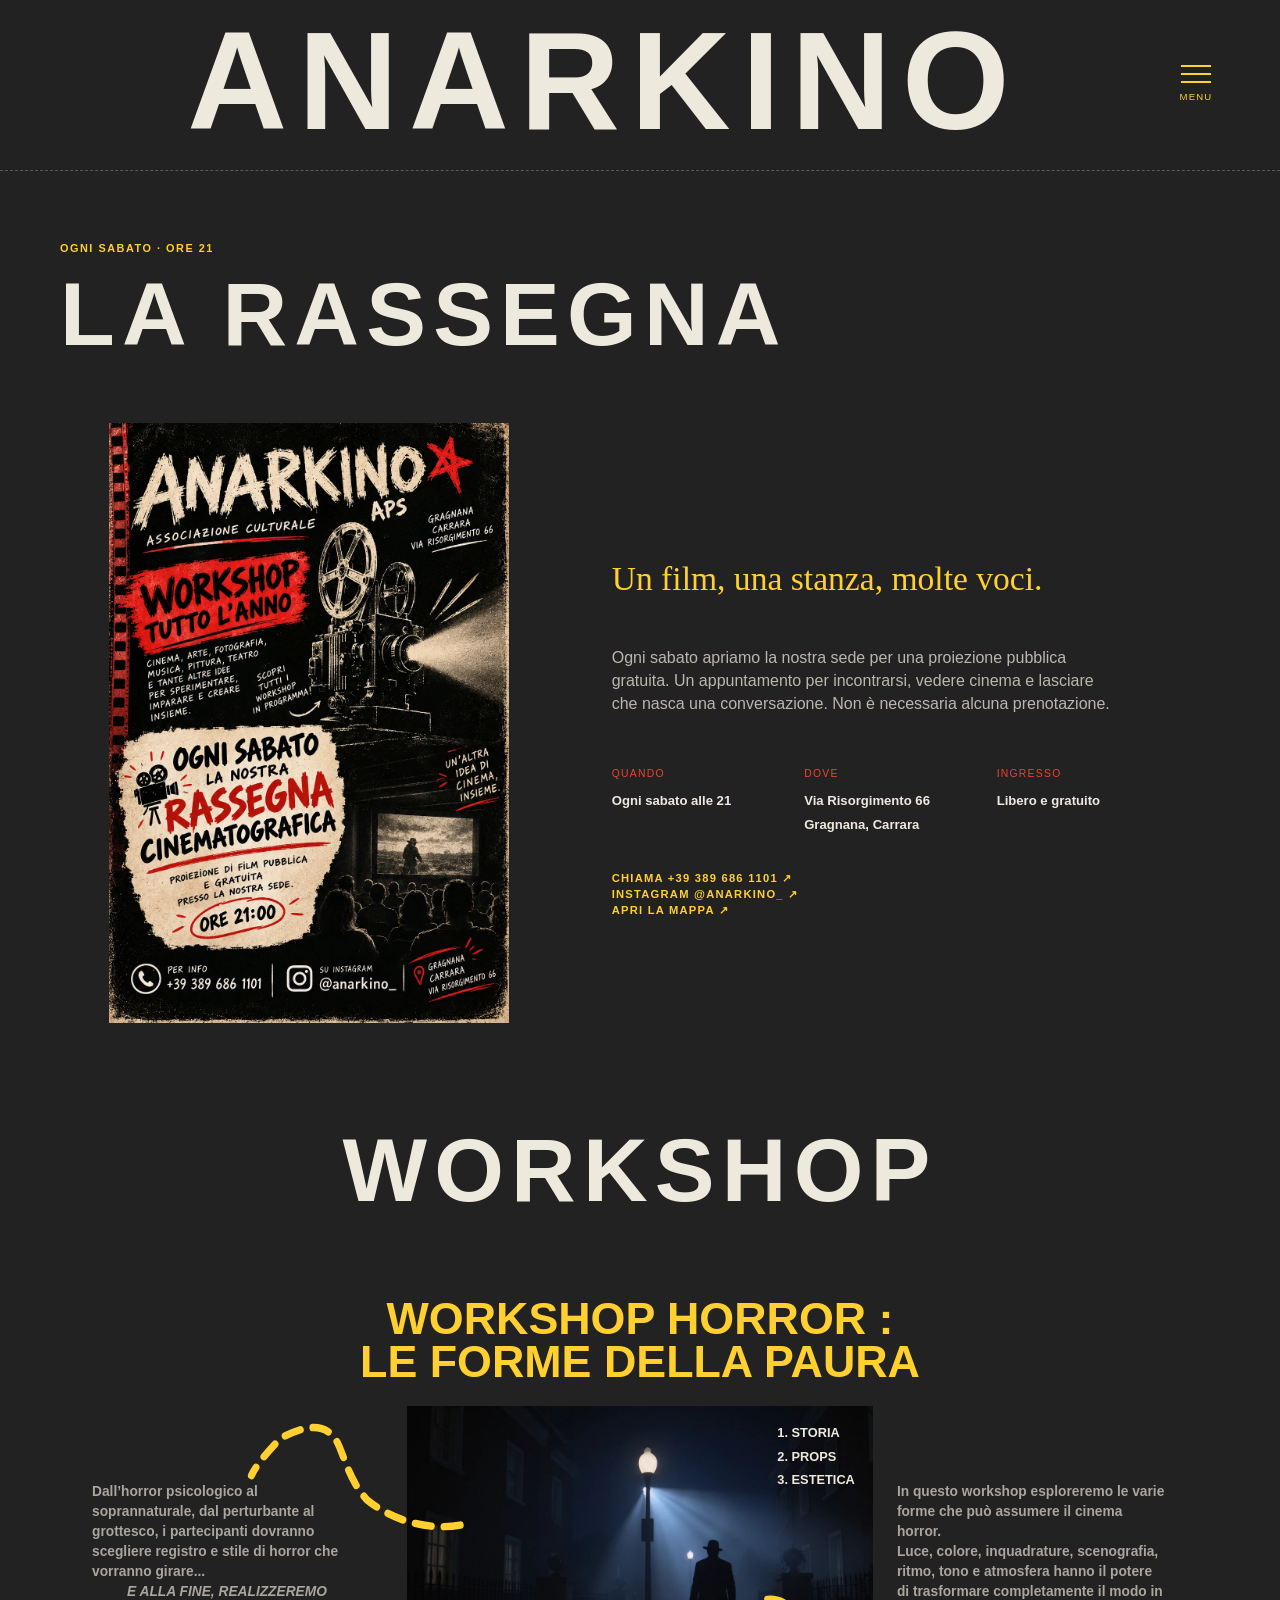
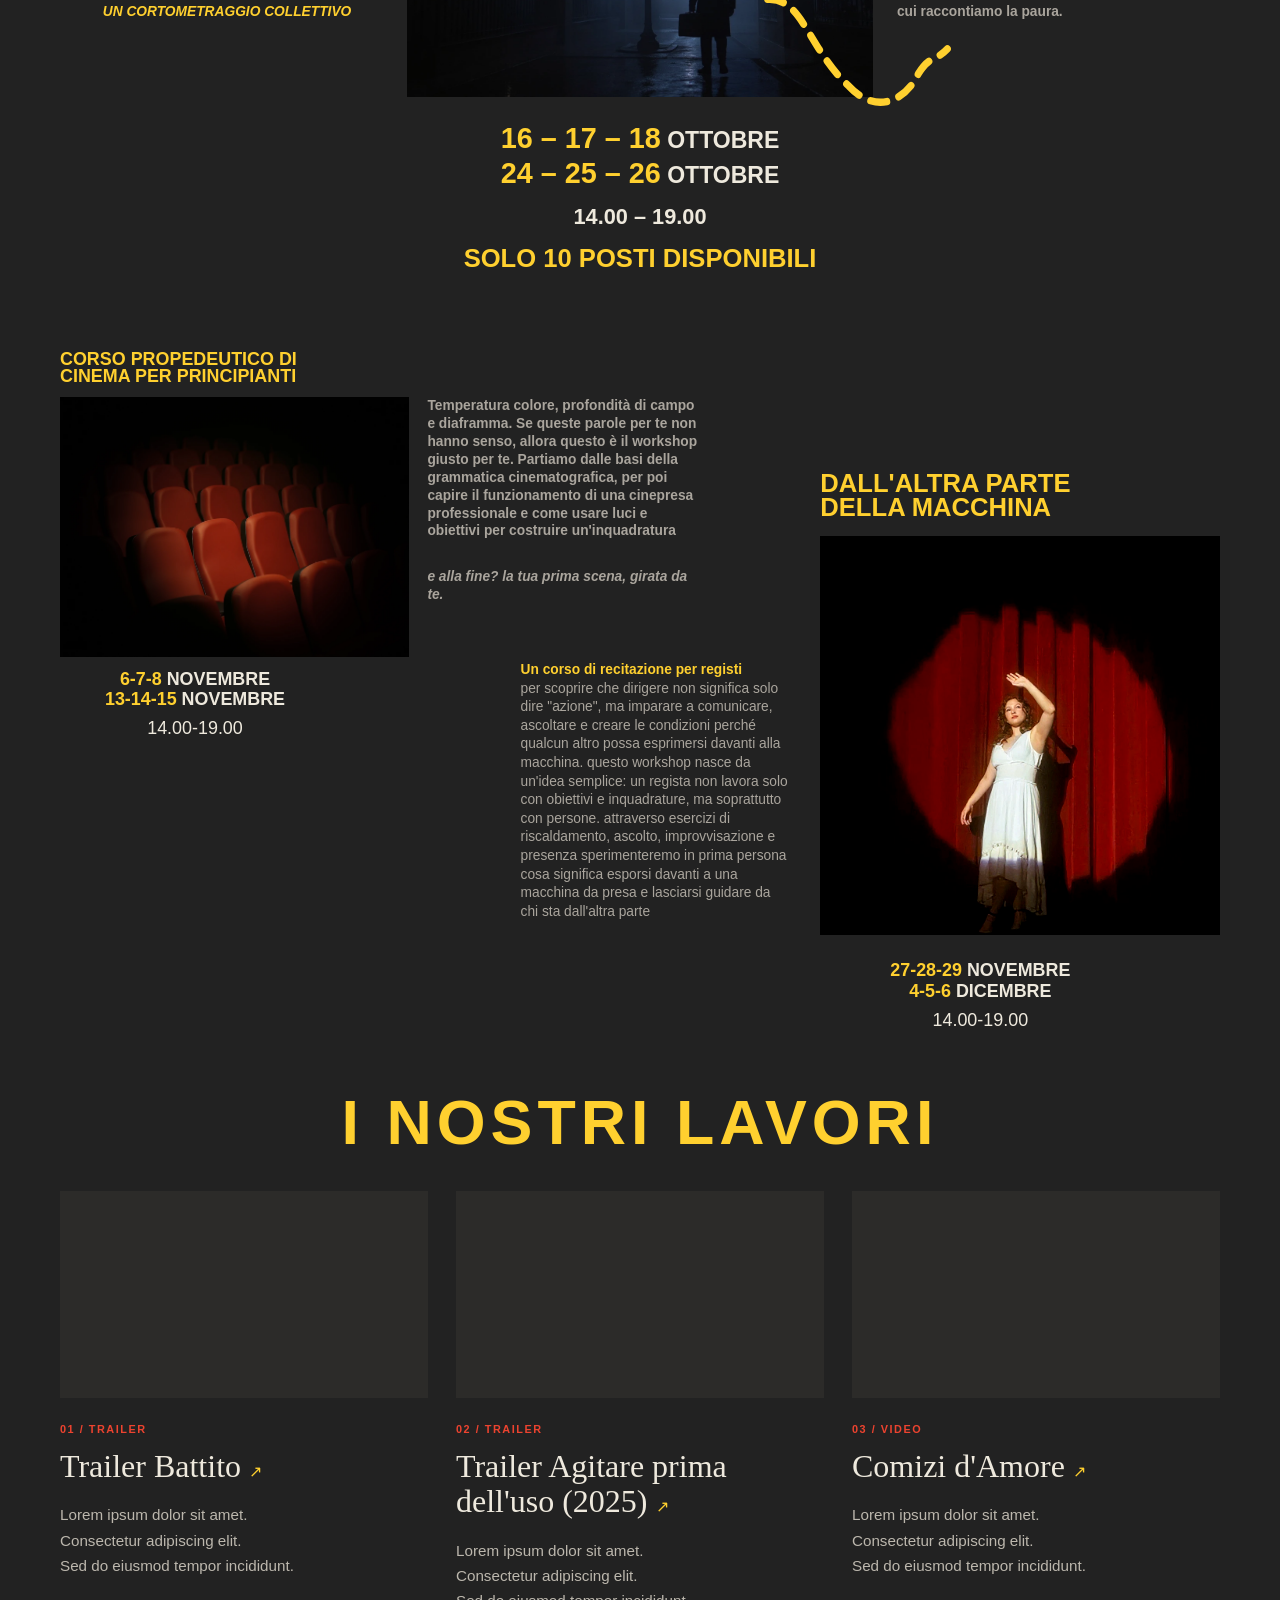
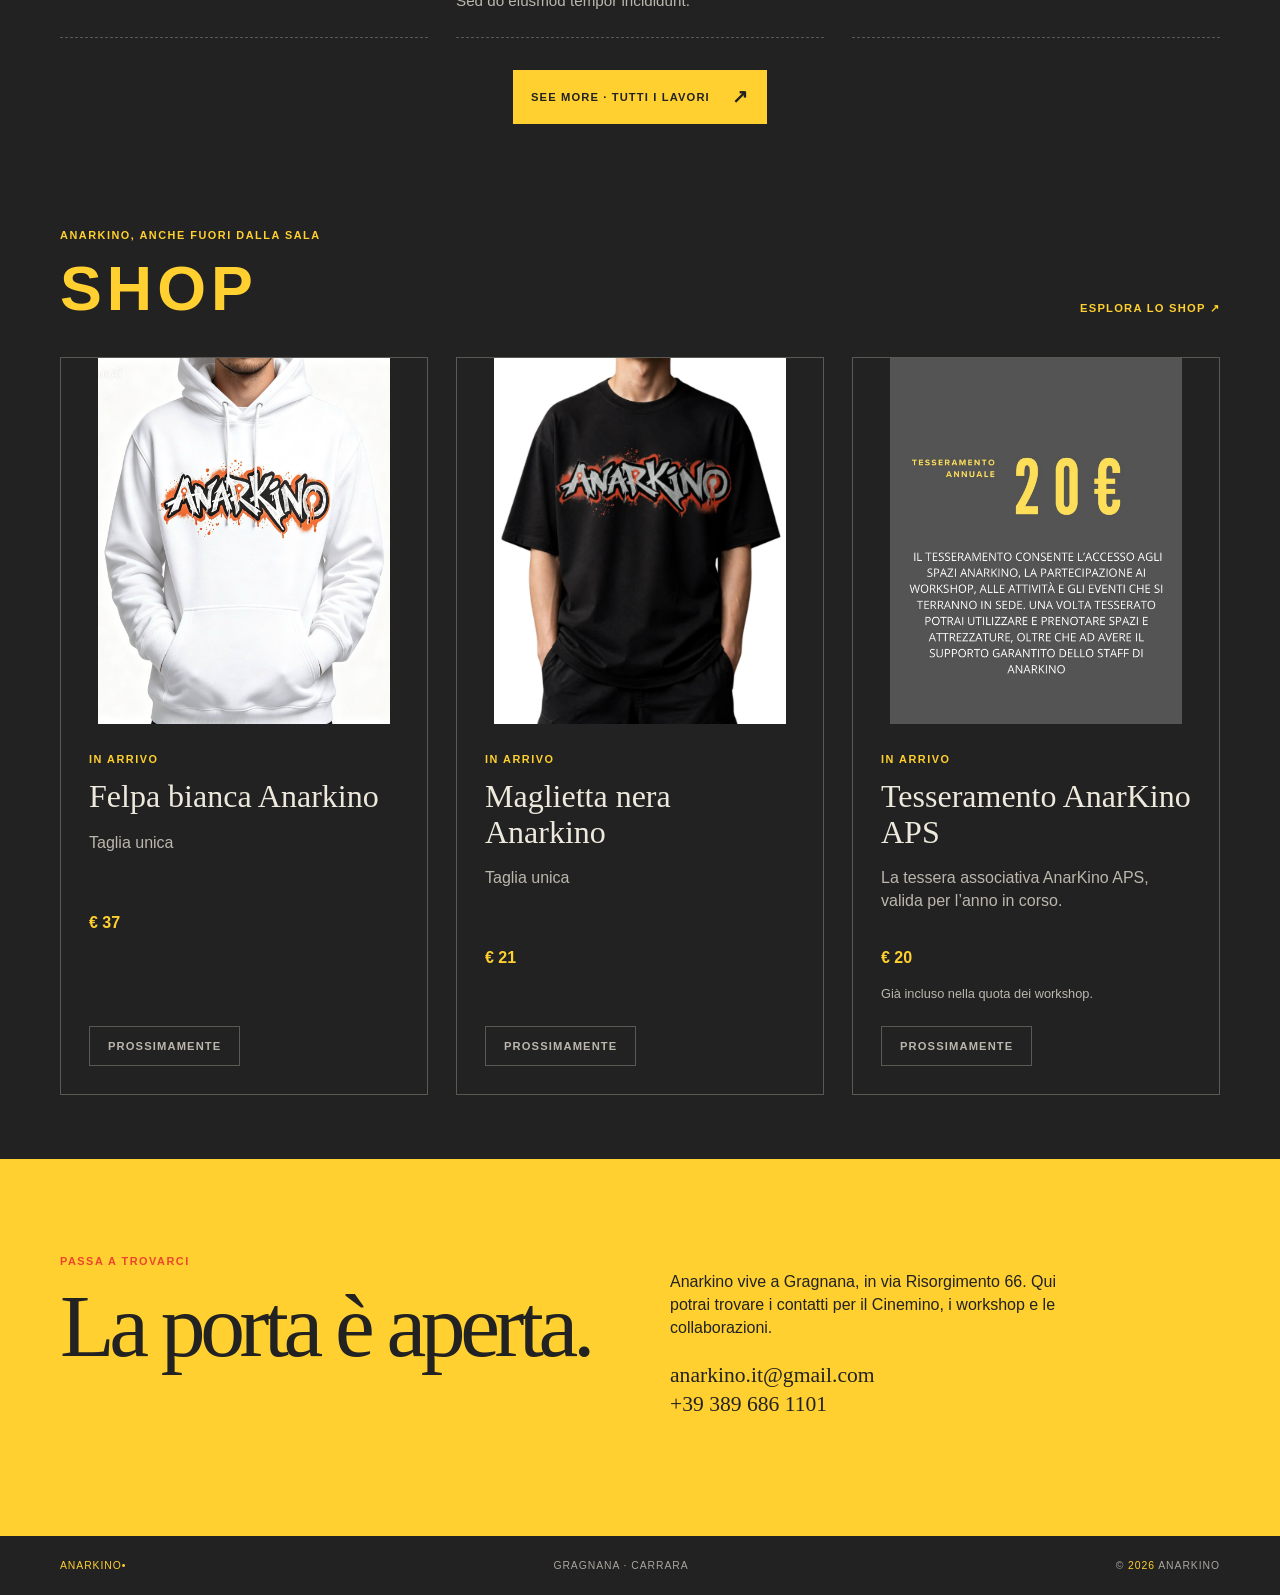
==== index.html @ 6d4abb89 "Sostituisci autori portfolio con descrizioni modificabili" ====
<!doctype html>
<html lang="it">
<head>
  <meta charset="utf-8">
  <meta name="viewport" content="width=device-width, initial-scale=1">
  <meta name="description" content="Anarkino: cinema, documentari, workshop e socialità a Gragnana, Carrara.">
  <title>Anarkino — Cinema, cultura e socialità</title>
  <link rel="stylesheet" href="/styles.css?v=descriptions-1">
  <script defer src="/shop-config.js?v=taglia-unica-1"></script>
  <script defer src="/script.js?v=menu-mobile-1"></script>
</head>
<body>
  <header class="site-header">
    <a class="brand" href="/index.html#top" aria-label="Anarkino, torna all'inizio">ANARKINO</a>

    <details class="navigation">
      <summary aria-label="Menu di navigazione"><span class="hamburger" aria-hidden="true"><i></i><i></i><i></i></span><span class="menu-label">Menu</span></summary>
      <nav class="navigation-panel" aria-label="Navigazione principale">
        <div>
          <a href="/index.html#cinemino">La rassegna</a><a href="/index.html#workshop">Workshop</a>
          <a href="/index.html#lavori">I nostri lavori</a>
          <a href="/index.html#shop">Lo shop</a><a href="/index.html#contatti">Contatti</a>
        </div>
        <div>
          <a href="/workshop-horror.html">Le forme della paura ↗</a>
          <a href="/workshop-cinema.html">Cinema per principianti ↗</a>
          <a href="/workshop-acting.html">Dall'altra parte della macchina ↗</a>
          <a href="/portfolio.html">Portfolio ↗</a>
          <a href="/shop.html">Tutti i prodotti ↗</a>
        </div>
      </nav>
    </details>
  </header>

  <main id="top">
    <section id="cinemino" class="cinemino section-shell">
      <div class="section-heading">
        <p class="eyebrow">Ogni sabato · ore 21</p>
        <h2>LA RASSEGNA</h2>
      </div>
      <div class="cinema-card">
        <div class="cinema-poster"><img src="/assets/rassegna.webp" alt="Locandina del Cinemino, proiezioni pubbliche gratuite ogni sabato alle 21"></div>
        <div class="cinema-info">
          <p class="kicker">Un film, una stanza, molte voci.</p>
          <p>Ogni sabato apriamo la nostra sede per una proiezione pubblica gratuita. Un appuntamento per incontrarsi, vedere cinema e lasciare che nasca una conversazione. Non è necessaria alcuna prenotazione.</p>
          <div class="event-details">
            <div><span>Quando</span><strong>Ogni sabato alle 21</strong></div>
            <div><span>Dove</span><strong>Via Risorgimento 66<br>Gragnana, Carrara</strong></div>
            <div><span>Ingresso</span><strong>Libero e gratuito</strong></div>
          </div>
          <a class="text-link" href="tel:+393896861101">Chiama +39 389 686 1101 <span>↗</span></a>
          <a class="text-link" href="https://www.instagram.com/anarkino_" target="_blank" rel="noreferrer">Instagram @anarkino_ <span>↗</span></a>
          <a class="text-link" href="https://www.google.com/maps/search/?api=1&query=Via+Risorgimento+66%2C+Gragnana%2C+Carrara" target="_blank" rel="noreferrer">Apri la mappa <span>↗</span></a>
        </div>
      </div>
    </section>

    <section id="workshop" class="workshops section-shell section-dark">
      <div class="section-heading split-heading">
        <div><h2>WORKSHOP</h2></div>
      </div>
      <div class="workshop-grid">
        <article class="workshop-card workshop-horror">
          <svg class="horror-connectors" viewBox="0 0 1000 520" preserveAspectRatio="none" aria-hidden="true"><path d="M345 210 C315 215 285 205 265 190 C250 175 245 155 240 145 C230 125 210 130 190 140 C180 150 170 160 165 170"/><path d="M610 270 C640 268 645 310 680 340 C705 365 730 350 740 330 C750 315 755 320 765 310"/></svg>
          <div class="workshop-title">WORKSHOP HORROR :<br>LE FORME DELLA PAURA</div>
          <div class="workshop-left">
            <p>Dall’horror psicologico al soprannaturale, dal perturbante al grottesco, i partecipanti dovranno scegliere registro e stile di horror che vorranno girare...</p>
            <p class="highlight">E ALLA FINE, REALIZZEREMO<br><strong>UN CORTOMETRAGGIO COLLETTIVO</strong></p>
          </div>
          <div class="workshop-center">
            <img src="/assets/horror.webp" alt="Workshop horror">
            <div class="topics"><span>1. STORIA</span><span>2. PROPS</span><span>3. ESTETICA</span></div>
          </div>
          <div class="workshop-right">
            <p>In questo workshop esploreremo le varie forme che può assumere il cinema horror.</p>
            <p>Luce, colore, inquadrature, scenografia, ritmo, tono e atmosfera hanno il potere di trasformare completamente il modo in cui raccontiamo la paura.</p>
          </div>
          <div class="workshop-footer">
            <div class="dates"><strong>16 – 17 – 18</strong> OTTOBRE<br><strong>24 – 25 – 26</strong> OTTOBRE</div>
            <div class="time">14.00 – 19.00</div>
            <div class="places">SOLO 10 POSTI DISPONIBILI</div>
            <a class="workshop-cta" href="/workshop-horror.html">SCOPRI IL WORKSHOP</a>
          </div>
        </article>
        <article class="workshop-card workshop-cinema">
          <h3 class="cinema-workshop-title">corso propedeutico di<br>cinema per principianti</h3>
          <div class="cinema-workshop-image"><img src="/assets/base.webp" alt="Workshop di cinema base"></div>
          <div class="cinema-workshop-copy">
            <p>Temperatura colore, profondità di campo e diaframma. Se queste parole per te non hanno senso, allora questo è il workshop giusto per te. Partiamo dalle basi della grammatica cinematografica, per poi capire il funzionamento di una cinepresa professionale e come usare luci e obiettivi per costruire un'inquadratura</p>
            <p class="cinema-workshop-highlight">e alla fine? la tua prima scena, girata da te.</p>
          </div>
          <p class="cinema-workshop-dates"><strong>6-7-8 <span>NOVEMBRE</span></strong><br><strong>13-14-15 <span>NOVEMBRE</span></strong><br><span>14.00-19.00</span></p>
          <a class="workshop-cta cinema-workshop-cta" href="/workshop-cinema.html">SCOPRI IL WORKSHOP</a>
        </article>
        <article class="workshop-card workshop-acting">
          <h3 class="acting-workshop-title">DALL'ALTRA PARTE<br>DELLA MACCHINA</h3>
          <div class="workshop-image"><img src="/assets/recitazione.webp" alt="Workshop di recitazione"></div>
          <p class="acting-workshop-dates"><strong>27-28-29 <span>NOVEMBRE</span></strong><br><strong>4-5-6 <span>DICEMBRE</span></strong><br><span>14.00-19.00</span></p>
          <a class="workshop-cta acting-workshop-cta" href="/workshop-acting.html">SCOPRI IL WORKSHOP</a>
          <div class="acting-workshop-copy">
            <p><strong>Un corso di recitazione per registi</strong><br>per scoprire che dirigere non significa solo dire "azione", ma imparare a comunicare, ascoltare e creare le condizioni perché qualcun altro possa esprimersi davanti alla macchina. questo workshop nasce da un'idea semplice: un regista non lavora solo con obiettivi e inquadrature, ma soprattutto con persone. attraverso esercizi di riscaldamento, ascolto, improvvisazione e presenza sperimenteremo in prima persona cosa significa esporsi davanti a una macchina da presa e lasciarsi guidare da chi sta dall'altra parte</p>
          </div>
        </article>
      </div>
    </section>

    <section id="lavori" class="portfolio section-shell">
      <div class="section-heading split-heading"><h2>I nostri lavori</h2></div>
      <div class="film-grid">
        <article class="film-card">
          <div class="film-preview">
            <iframe src="https://www.youtube-nocookie.com/embed/Nd89qKnbX-U?controls=0&amp;playsinline=1" title="Anteprima: Trailer Battito" loading="lazy" tabindex="-1" aria-hidden="true" referrerpolicy="strict-origin-when-cross-origin"></iframe>
            <a class="film-open" href="https://www.youtube.com/watch?v=Nd89qKnbX-U" target="_blank" rel="noopener noreferrer" aria-label="Guarda Trailer Battito su YouTube (si apre in una nuova scheda)"></a>
          </div>
          <div class="film-copy"><p class="eyebrow">01 / Trailer</p><h3><a href="https://www.youtube.com/watch?v=Nd89qKnbX-U" target="_blank" rel="noopener noreferrer">Trailer Battito <span class="film-external" aria-hidden="true">↗</span><span class="visually-hidden"> (si apre in una nuova scheda)</span></a></h3>
            <!-- Descrizione provvisoria: sostituire liberamente con il testo del progetto. -->
            <p class="film-description">Lorem ipsum dolor sit amet.<br>
              Consectetur adipiscing elit.<br>
              Sed do eiusmod tempor incididunt.</p></div>
        </article>

        <article class="film-card">
          <div class="film-preview">
            <iframe src="https://www.youtube-nocookie.com/embed/jGB1APwGKus?controls=0&amp;playsinline=1" title="Anteprima: Trailer Agitare prima dell'uso (2025)" loading="lazy" tabindex="-1" aria-hidden="true" referrerpolicy="strict-origin-when-cross-origin"></iframe>
            <a class="film-open" href="https://www.youtube.com/watch?v=jGB1APwGKus" target="_blank" rel="noopener noreferrer" aria-label="Guarda Trailer Agitare prima dell'uso (2025) su YouTube (si apre in una nuova scheda)"></a>
          </div>
          <div class="film-copy"><p class="eyebrow">02 / Trailer</p><h3><a href="https://www.youtube.com/watch?v=jGB1APwGKus" target="_blank" rel="noopener noreferrer">Trailer Agitare prima dell'uso (2025) <span class="film-external" aria-hidden="true">↗</span><span class="visually-hidden"> (si apre in una nuova scheda)</span></a></h3>
            <!-- Descrizione provvisoria: sostituire liberamente con il testo del progetto. -->
            <p class="film-description">Lorem ipsum dolor sit amet.<br>
              Consectetur adipiscing elit.<br>
              Sed do eiusmod tempor incididunt.</p></div>
        </article>

        <article class="film-card">
          <div class="film-preview">
            <iframe src="https://www.youtube-nocookie.com/embed/_T9ZKdQ1u2Y?controls=0&amp;playsinline=1" title="Anteprima: Comizi d'Amore" loading="lazy" tabindex="-1" aria-hidden="true" referrerpolicy="strict-origin-when-cross-origin"></iframe>
            <a class="film-open" href="https://www.youtube.com/watch?v=_T9ZKdQ1u2Y" target="_blank" rel="noopener noreferrer" aria-label="Guarda Comizi d'Amore su YouTube (si apre in una nuova scheda)"></a>
          </div>
          <div class="film-copy"><p class="eyebrow">03 / Video</p><h3><a href="https://www.youtube.com/watch?v=_T9ZKdQ1u2Y" target="_blank" rel="noopener noreferrer">Comizi d'Amore <span class="film-external" aria-hidden="true">↗</span><span class="visually-hidden"> (si apre in una nuova scheda)</span></a></h3>
            <!-- Descrizione provvisoria: sostituire liberamente con il testo del progetto. -->
            <p class="film-description">Lorem ipsum dolor sit amet.<br>
              Consectetur adipiscing elit.<br>
              Sed do eiusmod tempor incididunt.</p></div>
        </article>
      </div>
      <div class="portfolio-more"><a class="button button-light" href="/portfolio.html">See more · Tutti i lavori <span aria-hidden="true">↗</span></a></div>
    </section>

    <section id="collaboratori" class="collaborators section-shell" hidden>
      <p class="eyebrow">Una rete che cresce</p><h2>Con chi collaboriamo</h2>
    </section>


    <section id="shop" class="shop-section section-shell">
      <div class="shop-heading"><div><p class="eyebrow">Anarkino, anche fuori dalla sala</p><h2>SHOP</h2></div><a class="text-link" href="/shop.html">Esplora lo shop ↗</a></div>
      <div class="product-grid" data-catalog="preview"></div>
      <noscript><p>Felpa bianca: €37. T-shirt nera: €21. Tesseramento AnarKino APS: €20. Acquisti online prossimamente.</p><a class="text-link" href="/shop.html">Scopri tutti i prodotti ↗</a></noscript>
    </section>

    <section id="contatti" class="contact section-shell">
      <div><p class="eyebrow">Passa a trovarci</p><h2>La porta è aperta.</h2></div>
      <div class="contact-copy"><p>Anarkino vive a Gragnana, in via Risorgimento 66. Qui potrai trovare i contatti per il Cinemino, i workshop e le collaborazioni.</p><p class="contact-details"><a href="mailto:anarkino.it@gmail.com">anarkino.it@gmail.com</a><br><a href="tel:+393896861101">+39 389 686 1101</a></p></div>
    </section>
  </main>

  <footer class="site-footer section-shell"><span>ANARKINO<span class="dot">•</span></span><span>Gragnana · Carrara</span><span>© <span id="year"></span> Anarkino</span></footer>
</body>
</html>
---- styles.css ----
:root{--black:#222222;--black-2:#2c2b29;--cream:#eee9dd;--yellow:#ffd02f;--red:#ed432f;--blue:#b9c9c7;--line:#5a5852;--serif:Georgia,'Times New Roman',serif;--sans:Arial,Helvetica,sans-serif}*{box-sizing:border-box}html{scroll-behavior:smooth}body{margin:0;background:var(--black);color:var(--cream);font-family:var(--sans);font-size:16px;line-height:1.45}.section-shell{width:min(1160px,calc(100% - 48px));margin:auto}.site-header{position:static;display:block;transform:translateY(-1px);padding:0 max(24px,calc((100vw - 1160px)/2));background:var(--black);border-bottom:1px dashed var(--line)}.brand{display:block;width:100%;text-align:center;color:var(--cream);font-weight:900;letter-spacing:.08em;text-decoration:none;font-size:clamp(3.6rem,12.6vw,10.8rem);line-height:.78;padding:28px 0 34px}.brand span,.dot{color:var(--red)}.site-nav,.menu-toggle{display:none}.eyebrow{margin:0 0 18px;color:var(--yellow);text-transform:uppercase;letter-spacing:.14em;font-size:.68rem;font-weight:bold}.hero{min-height:720px;display:grid;grid-template-columns:1fr 1fr;gap:8vw;align-items:center;padding-top:70px;padding-bottom:90px}.hero-copy{position:relative;z-index:2}.hero-copy:before{content:'CULTURA\A COMUNITÀ\A CINEMA';white-space:pre;position:absolute;top:-95px;left:-25px;color:var(--red);font-size:.68rem;line-height:1.15;letter-spacing:.16em;transform:rotate(-8deg)}h1,h2,h3{font-family:var(--serif);font-weight:400}h1,h2{line-height:.88;letter-spacing:-.06em}h1{font-size:clamp(4.7rem,9vw,9rem);margin:0 0 30px;color:var(--cream)}h1 em{color:var(--yellow);font-style:normal;text-shadow:5px 5px 0 var(--red)}h2{font-size:clamp(3.7rem,7vw,7.5rem);margin:0;color:var(--cream)}h3{margin:0}.hero-lead{max-width:440px;color:#bcb7ad;font-size:1.08rem;margin-bottom:33px}.button{display:inline-flex;align-items:center;gap:22px;padding:13px 18px;text-decoration:none;text-transform:uppercase;letter-spacing:.1em;font-size:.7rem;font-weight:bold}.button span{font-size:1.2rem}.button-light{background:var(--yellow);color:var(--black)}.button-dark{background:var(--black);color:var(--yellow);border:1px solid var(--yellow)}.hero-art{height:520px;position:relative;background:var(--blue);overflow:hidden;border:2px solid var(--cream);transform:rotate(2deg);box-shadow:14px 14px 0 var(--red)}.hero-art:before{content:'';position:absolute;width:380px;height:380px;background:var(--red);border-radius:50%;top:80px;left:60px}.hero-art:after{content:'ANARKINO';position:absolute;left:14px;bottom:12px;color:var(--black);font-size:1rem;font-weight:900;letter-spacing:.18em;transform:rotate(-7deg)}.film-frame{position:absolute;width:165px;height:220px;border:10px solid var(--cream);z-index:1;background:var(--yellow);box-shadow:8px 8px 0 var(--black)}.frame-one{top:48px;right:70px;transform:rotate(10deg)}.frame-two{bottom:40px;left:65px;background:var(--red);transform:rotate(-12deg)}.frame-three{top:175px;left:195px;background:var(--black);transform:rotate(4deg)}.art-caption{position:absolute;z-index:2;bottom:28px;right:22px;color:var(--cream);font-size:.66rem;line-height:1.05;text-align:right;text-transform:uppercase;letter-spacing:.12em}.cinemino{padding-top:70px;padding-bottom:35px;background:var(--black);width:100%;max-width:none;padding-left:max(24px,calc((100vw - 1160px)/2));padding-right:max(24px,calc((100vw - 1160px)/2))}.cinemino h2,.workshops h2{font-family:var(--sans);font-weight:900;letter-spacing:.08em;text-transform:uppercase}.workshops .section-heading{display:block;text-align:center}.workshops .section-heading>div{width:100%}.cinema-card{margin-top:42px;display:grid;grid-template-columns:43% 1fr;min-height:520px;background:transparent;border:0}.cinema-poster{position:relative;display:flex;align-items:center;justify-content:center;padding:28px;background:transparent;overflow:hidden}.cinema-poster img{display:block;width:100%;height:100%;max-height:600px;object-fit:contain;position:relative;z-index:1}.cinema-info{padding:65px 8%;display:flex;flex-direction:column;justify-content:center}.cinema-info .kicker{font-family:var(--serif);font-size:2.1rem;line-height:1.02;color:var(--yellow)}.cinema-info>p:not(.kicker){max-width:500px;color:#bcb7ad}.event-details{display:grid;grid-template-columns:repeat(3,1fr);gap:22px;margin:35px 0}.event-details span{display:block;color:var(--red);font-size:.65rem;text-transform:uppercase;letter-spacing:.12em;margin-bottom:7px}.event-details strong{font-size:.82rem}.text-link{color:var(--yellow);text-transform:uppercase;font-size:.7rem;letter-spacing:.11em;font-weight:bold;text-decoration:none}.text-link:hover{color:var(--red)}.section-dark{background:var(--black);color:var(--cream);width:100%;padding-left:max(24px,calc((100vw - 1160px)/2));padding-right:max(24px,calc((100vw - 1160px)/2))}.workshops{padding-top:45px;padding-bottom:40px;border-bottom:0}.split-heading{display:flex;justify-content:space-between;align-items:end;gap:45px}.section-intro{max-width:385px;color:#aaa59d;margin-bottom:8px}.workshop-grid{display:grid;grid-template-columns:1fr 1fr;gap:42px 18px;margin-top:55px}.workshop-card{min-width:0;background:transparent;border:0;position:relative;overflow:visible}.workshop-card:after{display:none}.workshop-image{aspect-ratio:auto;overflow:visible;background:transparent}.workshop-image img{display:block;width:100%;height:auto;object-fit:contain;filter:grayscale(.08) contrast(1.08);transition:transform .35s ease}.workshop-card:hover .workshop-image img{transform:scale(1.03)}.workshop-copy{padding:24px 23px 28px;min-height:205px;display:flex;flex-direction:column;justify-content:space-between}.workshop-number{font-size:.7rem;font-weight:bold;color:var(--yellow)}.workshop-card h3{font-size:2.15rem;line-height:.9;margin:18px 0 12px;color:var(--cream)}.workshop-card p{font-size:.86rem;margin:25px;color:#aaa59d;max-width:270px}.workshop-cinema{grid-column:1;grid-row:2;justify-self:start;width:150%;display:grid;grid-template-columns:1fr 1.4fr;grid-template-areas:'title title' 'image copy' 'dates copy';column-gap:18px;row-gap:12px;align-content:start}.workshop-acting{grid-column:2;grid-row:2;justify-self:end;width:70%;align-self:start;margin-top:120px}.workshop-card .cinema-workshop-title{grid-area:title;color:var(--yellow);font-family:var(--sans);font-size:clamp(.84rem,1.4vw,1.4rem);font-weight:900;line-height:.95;text-transform:uppercase;margin:0}.workshop-card .acting-workshop-title{color:var(--yellow);font-family:var(--sans);font-size:clamp(1.2rem,2vw,2rem);font-weight:900;line-height:.95;text-transform:uppercase;margin:0 0 16px}.acting-workshop-copy{position:absolute;right:75%;top:190px;width:100%;color:var(--cream);font-family:var(--sans);font-size:clamp(.78rem,1vw,.95rem);line-height:1.35}.acting-workshop-copy p{margin:0}.acting-workshop-copy strong{color:var(--yellow)}.acting-workshop-dates{margin:12px 0 0;text-align:center;color:var(--cream);font-size:clamp(.9rem,1.4vw,1.35rem)!important;line-height:1.15;text-transform:uppercase}.acting-workshop-dates strong{color:var(--yellow)}.acting-workshop-dates strong span{color:var(--cream)}.acting-workshop-dates>span{display:block;color:var(--cream);margin-top:8px}.cinema-workshop-image{grid-area:image}.cinema-workshop-image img{display:block;width:100%;height:auto}.cinema-workshop-copy{grid-area:copy;color:#bcb7ad;font-size:clamp(1.12rem,1.54vw,1.4rem);line-height:1.3;font-weight:700}.cinema-workshop-copy p{margin:0}.cinema-workshop-highlight{margin-top:28px!important;color:var(--yellow);font-style:italic}.workshop-card .cinema-workshop-dates{grid-area:dates;margin:0;text-align:center;color:var(--cream);font-size:clamp(.9rem,1.4vw,1.35rem)!important;line-height:1.15;text-transform:uppercase}.workshop-card .cinema-workshop-dates strong{color:var(--yellow);font-size:1em}.workshop-card .cinema-workshop-dates strong span{color:var(--cream)}.workshop-card .cinema-workshop-dates>span{display:block;color:var(--cream);font-size:1em;margin-top:8px}.workshop-horror{grid-column:1/-1;grid-row:1;justify-self:center;display:grid;grid-template-columns:1fr 1.6fr 1fr;grid-template-areas:'title title title' 'left center right' '. footer .';gap:24px;max-width:1200px;margin:0 auto;padding:32px;background:var(--black);color:var(--cream);font-family:var(--sans)}.workshop-horror .workshop-title{grid-area:title;text-align:center;font-size:clamp(1.8rem,3.5vw,3.3rem);font-weight:900;line-height:.95;color:var(--yellow);text-transform:uppercase}.workshop-horror .workshop-left{grid-area:left;align-self:center;font-size:clamp(.96rem,1.44vw,1.26rem);line-height:1.45;font-weight:700;margin-right:-10%;position:relative;z-index:2}.workshop-horror .workshop-center{grid-area:center;position:relative}.workshop-horror .workshop-center img{display:block;width:100%;aspect-ratio:16/10;object-fit:cover}.workshop-horror .workshop-right{grid-area:right;align-self:center;font-size:clamp(.96rem,1.44vw,1.26rem);line-height:1.45;font-weight:700}.workshop-horror .workshop-left p,.workshop-horror .workshop-right p{margin:0}.workshop-horror .highlight{margin-top:30px;text-align:center;font-style:italic}.workshop-horror .highlight strong{color:var(--yellow)}.workshop-horror .topics{position:absolute;top:18px;right:18px;display:flex;flex-direction:column;gap:5px;font-weight:900;font-size:clamp(.7rem,1vw,.95rem)}.workshop-horror .workshop-footer{grid-area:footer;text-align:center;text-transform:uppercase;font-weight:900}.workshop-horror .dates{font-size:clamp(1rem,1.8vw,1.5rem);line-height:1.2}.workshop-horror .dates strong{color:var(--yellow);font-size:1.25em}.workshop-horror .time{margin-top:10px;font-size:clamp(1rem,1.7vw,1.45rem)}.workshop-horror .places{margin-top:8px;color:var(--yellow);font-size:clamp(1.2rem,2vw,1.8rem)}.workshop-cta{display:none}.portfolio{padding-top:0;padding-bottom:40px}.portfolio .section-heading{text-align:center;display:block}.portfolio h2{font-family:var(--sans);font-weight:900;font-size:clamp(2.59rem,4.9vw,5.25rem);letter-spacing:.08em;text-transform:uppercase;color:var(--yellow);text-align:center}.portfolio .section-intro{max-width:none;width:100%;margin:16px 0 8px;text-align:center}.portfolio .eyebrow,.collaborators .eyebrow{color:var(--red)}.portfolio-grid{display:grid;grid-template-columns:repeat(3,1fr);gap:24px;margin-top:48px}.project-image{aspect-ratio:16/9;position:relative;overflow:hidden;border:1px solid var(--line)}.project-large .project-image{aspect-ratio:16/9}.project-image:before{content:'';position:absolute;inset:13% 17%;border:1px dashed rgba(255,255,255,.7);transform:rotate(-16deg)}.project-image span{position:absolute;right:20px;bottom:12px;color:#fff;font-family:var(--serif);font-size:4rem;font-style:italic}.project-red{background:var(--red)}.project-yellow{background:var(--yellow)}.project-blue{background:var(--blue)}.project-red:after{content:'ANARKINO';position:absolute;top:35%;left:13%;font-family:var(--serif);font-size:3.3rem;line-height:.8;transform:rotate(-16deg);color:var(--cream)}.project-yellow:after{content:'LUCE\A MOVIMENTO';white-space:pre;position:absolute;top:30%;left:12%;font-family:var(--serif);font-size:2.5rem;line-height:.8;transform:rotate(9deg)}.project-blue:after{content:'ASCOLTARE';position:absolute;top:40%;left:12%;font-family:var(--serif);font-size:2.6rem;line-height:.8;transform:rotate(-9deg);color:var(--cream)}.project-meta{padding-top:15px}.project-meta h3{font-size:1.5rem;color:var(--cream)}.project-meta p{font-size:.7rem;text-transform:uppercase;color:#aaa59d;letter-spacing:.08em}.replace-note{font-size:.75rem;color:#77736b;margin-top:35px}.collaborators{padding:40px 0;border-top:0;border-bottom:1px dashed var(--line)}.collaborators h2{font-size:3.2rem}.logo-row{display:grid;grid-template-columns:repeat(4,1fr);border-top:1px solid var(--line);border-bottom:1px solid var(--line);margin-top:45px}.logo-row span{padding:22px 10px;text-align:center;color:#aaa59d;font-size:.65rem;letter-spacing:.12em}.logo-row span+span{border-left:1px solid var(--line)}.contact{display:grid;grid-template-columns:1fr 1fr;gap:60px;background:var(--yellow);color:var(--black);max-width:none;width:100%;padding:95px max(24px,calc((100vw - 1160px)/2));}.contact h2{color:var(--black)}.contact .eyebrow{color:var(--red)}.contact-copy{align-self:end;max-width:420px}.contact-details{font-family:var(--serif);font-size:1.35rem;line-height:1.35}.contact-details a{color:var(--black);text-decoration:none}.contact-details a:hover{text-decoration:underline}.site-footer{display:flex;justify-content:space-between;gap:20px;padding-top:22px;padding-bottom:22px;font-size:.65rem;text-transform:uppercase;letter-spacing:.09em;color:#aaa59d}.site-footer span:first-child{color:var(--yellow)}@media(max-width:800px){.site-header{padding:15px 20px}.menu-toggle{display:block}.site-nav{display:none;position:absolute;top:58px;left:0;right:0;padding:20px;background:var(--black);border-bottom:1px dashed var(--line);flex-direction:column;align-items:stretch}.site-nav.is-open{display:flex}.site-nav a{padding:10px}.hero{grid-template-columns:1fr;min-height:0;padding-top:80px}.hero-art{height:390px;margin:14px 12px 25px 0}.cinema-card{grid-template-columns:1fr}.cinema-poster{min-height:420px}.event-details{grid-template-columns:1fr;gap:18px}.split-heading{display:block}.section-intro{margin-top:24px}.workshop-grid{grid-template-columns:1fr}.workshop-horror,.workshop-cinema,.workshop-acting{grid-column:1;justify-self:center;width:75%}.workshop-acting{grid-row:3;margin-top:0}.acting-workshop-copy{position:static;width:auto}.workshop-cinema{grid-row:2;grid-template-columns:1fr;grid-template-areas:'title' 'image' 'copy' 'dates';column-gap:14px;row-gap:0}.workshop-horror{grid-template-columns:1fr;grid-template-areas:'title' 'center' 'left' 'right' 'footer';padding:18px}.workshop-horror .workshop-title-desktop{display:inline}.workshop-horror .workshop-title-mobile{display:none}.workshops h2{font-size:clamp(2.96rem,5.6vw,6rem)}.workshop-horror .workshop-title{font-size:clamp(1.08rem,5.76vw,1.73rem)}.workshop-horror .workshop-left,.workshop-horror .workshop-right{font-size:.78rem;margin:0;padding:0}.workshop-horror .workshop-center img{aspect-ratio:16/10}.workshop-horror .workshop-footer{margin-top:8px}.portfolio-grid{grid-template-columns:1fr 1fr}.project-large{grid-column:1/-1}.contact{grid-template-columns:1fr;gap:20px}.site-footer{flex-wrap:wrap}.site-footer span:last-child{width:100%}}@media(max-width:480px){.section-shell{width:min(100% - 36px,1160px)}h1{font-size:4.2rem}.hero-art{height:330px}.frame-one{right:15px}.frame-three{left:94px}.cinemino{padding-left:18px;padding-right:18px}.cinema-poster{min-height:370px;padding:16px}.workshop-grid,.portfolio-grid{grid-template-columns:1fr}.project-large{grid-column:auto}.logo-row{grid-template-columns:1fr 1fr}.logo-row span:nth-child(3){border-left:0;border-top:1px solid var(--line)}.logo-row span:nth-child(4){border-top:1px solid var(--line)}.contact{padding-left:24px;padding-right:24px}.site-footer{font-size:.58rem}}
@media(min-width:801px){.horror-connectors{display:block;position:absolute;inset:0;width:100%;height:100%;z-index:10;overflow:visible!important;pointer-events:none}.horror-connectors path{fill:none;stroke:var(--yellow);stroke-width:6;stroke-linecap:round;stroke-linejoin:round;stroke-dasharray:14 11}.workshop-horror>*:not(.horror-connectors){position:relative;z-index:1}.workshop-horror .workshop-title,.workshop-horror .workshop-left,.workshop-horror .workshop-right,.workshop-horror .workshop-footer,.workshop-horror .topics{z-index:11}}
@media(max-width:800px){.horror-connectors{display:none!important}.cinemino h2{text-align:center}.brand{font-size:clamp(2.88rem,14.4vw,5.4rem);padding:22px 0 28px}.hero{gap:28px;padding:54px 0 64px}.hero-copy:before{top:-48px;left:0;font-size:.55rem}.hero-lead{font-size:.98rem}.hero-art{width:calc(100% - 12px);height:340px;margin:0 6px 0 0}.cinemino{padding:44px 16px 28px}.cinemino h2{font-size:clamp(1.88rem,8.8vw,3.36rem);line-height:.9}.cinema-card{margin-top:24px;min-height:0;display:grid;grid-template-columns:1fr}.cinema-poster{min-height:0;padding:8px}.cinema-poster img{width:min(84%,360px);height:auto;max-height:none;margin:auto}.cinema-info{padding:26px 5% 18px}.cinema-info .kicker{font-size:clamp(1.65rem,7vw,2.4rem)}.cinema-info>p:not(.kicker){font-size:1rem}.event-details{grid-template-columns:1fr;gap:16px;margin:24px 0}.text-link{font-size:.78rem}.workshops{padding-top:34px;padding-bottom:40px}.workshop-grid{grid-template-columns:1fr;gap:32px;margin-top:34px}.workshop-horror,.workshop-cinema,.workshop-acting{grid-column:1;justify-self:center;width:min(100%,620px);margin-left:auto;margin-right:auto}.workshop-horror{grid-row:1;padding:16px;gap:18px}.workshop-horror .workshop-center img{width:min(88%,330px);margin:auto}.workshop-horror .workshop-left,.workshop-horror .workshop-right{font-size:.78rem;line-height:1.35;margin:0;padding:0}.workshop-cinema{grid-row:2;grid-template-columns:1fr;grid-template-areas:'title' 'image' 'copy' 'dates' 'button';column-gap:0;row-gap:10px;align-content:start}.workshop-card .cinema-workshop-title{font-size:clamp(1.07rem,5.6vw,1.5rem);text-align:center}.cinema-workshop-image img{width:min(88%,330px);margin:auto}.cinema-workshop-copy{font-size:clamp(.92rem,3.8vw,1.15rem);line-height:1.34;font-weight:600;max-width:none;width:100%}.cinema-workshop-copy p{margin:0}.cinema-workshop-copy .cinema-workshop-highlight{margin-top:16px!important}.workshop-card .cinema-workshop-dates{font-size:clamp(.9rem,4.2vw,1.25rem)!important;margin-top:10px}.workshop-acting{grid-row:3;margin-top:0;display:flex;flex-direction:column}.workshop-acting .acting-workshop-title{order:1}.workshop-acting .workshop-image{order:2}.workshop-acting .acting-workshop-copy{order:3}.workshop-acting .acting-workshop-dates{order:4}.workshop-card .acting-workshop-title{font-size:clamp(1.05rem,6vw,1.7rem);margin-bottom:10px;text-align:center}.workshop-acting .workshop-image img{width:min(88%,330px);margin:auto}.acting-workshop-copy{position:static;top:auto;right:auto;width:100%;font-size:clamp(.82rem,3.5vw,1rem);line-height:1.35;font-weight:600;margin-top:12px}.acting-workshop-copy p{margin:0}.workshop-acting .acting-workshop-dates{font-size:clamp(.9rem,4.2vw,1.25rem)!important;margin-top:28px!important}.workshop-cta{display:block;pointer-events:none;margin:14px auto 0;padding:10px 16px;border:1px solid var(--yellow);background:transparent;color:var(--yellow);font:900 .7rem var(--sans);letter-spacing:.08em;text-transform:uppercase}.cinema-workshop-cta{grid-area:button}.workshop-acting .acting-workshop-cta{order:5}.portfolio{padding-top:0;padding-bottom:40px}.portfolio-grid{grid-template-columns:1fr;gap:28px;margin-top:38px}.project-large{grid-column:auto}.collaborators{padding:40px 0}.collaborators h2{font-size:2.6rem}.logo-row{grid-template-columns:1fr 1fr;margin-top:30px}.logo-row span{padding:18px 8px;font-size:.58rem}.contact{grid-template-columns:1fr;gap:18px;padding:64px 24px}.contact-copy p{font-size:1.25rem}.site-footer{font-size:.58rem;padding-left:16px;padding-right:16px}}@media(min-width:801px){.workshop-cta{display:block;position:absolute;z-index:20;opacity:0;visibility:hidden;pointer-events:none;transition:opacity .2s ease,visibility .2s ease}.workshop-horror .workshop-cta{left:50%;top:50%;transform:translate(-50%,-50%)}.workshop-cinema .workshop-cta{left:50%;top:42%;transform:translate(-50%,-50%)}.workshop-acting .workshop-cta{left:50%;top:34%;transform:translate(-50%,-50%)}.workshop-horror:hover .workshop-cta,.workshop-cinema:hover .workshop-cta,.workshop-acting:hover .workshop-cta{opacity:1;visibility:visible}}


/* Workshop detail */
.workshop-detail-page{background:var(--black);color:var(--cream)}
.workshop-detail-header{border-bottom:1px dashed var(--line)}
.workshop-detail-header .brand{font-size:clamp(2.8rem,8vw,7rem);padding:22px 0 28px}
.workshop-detail{width:min(900px,calc(100% - 48px));margin:0 auto;padding:34px 0 90px}
.back-link{display:inline-block;color:var(--yellow);font-size:.72rem;font-weight:700;letter-spacing:.1em;text-decoration:none;text-transform:uppercase;margin-bottom:34px}
.workshop-detail-card{border-top:1px solid var(--line);padding-top:38px}
.workshop-detail-heading h1{font-family:var(--serif);font-size:clamp(3rem,8vw,7.2rem);font-weight:400;line-height:.9;letter-spacing:-.06em;margin:0 0 36px}
.workshop-detail-heading h1 em{color:var(--yellow);font-style:normal;text-shadow:4px 4px 0 var(--red)}
.workshop-detail-photo{margin:0;background:var(--black-2);border:1px solid var(--line)}
.workshop-detail-photo img{display:block;width:100%;height:auto;max-height:680px;object-fit:cover}
.workshop-detail-meta{display:grid;grid-template-columns:1fr 1fr;gap:24px;border-bottom:1px dashed var(--line);padding:24px 0 26px;color:var(--yellow);font-size:1rem;line-height:1.35;text-transform:uppercase;letter-spacing:.06em}
.workshop-detail-meta p{margin:0}.workshop-detail-meta strong{color:var(--cream)}
.workshop-detail-copy{max-width:760px;padding-top:34px;font-size:1.06rem;line-height:1.55}.workshop-detail-copy>p{margin:0 0 18px}.detail-highlight{color:var(--yellow);font-size:1rem;line-height:1.25;letter-spacing:.04em;margin:30px 0 42px!important}.detail-highlight strong{font-size:1.18rem;color:var(--cream)}
.detail-section{border-top:1px dashed var(--line);padding:28px 0 4px}.detail-section h2{font-family:var(--sans);font-size:.82rem;line-height:1.1;letter-spacing:.12em;color:var(--yellow);font-weight:700;margin:0 0 12px}.detail-section p{margin:0}.detail-rules ul{margin:0;padding-left:1.25rem}.detail-rules li{padding-left:.3rem;margin:0 0 16px}.detail-rules strong{color:var(--cream)}
@media(max-width:800px){.workshop-detail{width:min(100% - 32px,620px);padding-top:24px;padding-bottom:60px}.workshop-detail-card{padding-top:28px}.workshop-detail-heading h1{font-size:clamp(2.65rem,12vw,5rem);margin-bottom:26px}.workshop-detail-meta{grid-template-columns:1fr;gap:12px;font-size:.88rem;padding:18px 0 20px}.workshop-detail-copy{padding-top:26px;font-size:.98rem;line-height:1.5}.detail-highlight{font-size:.88rem}.detail-highlight strong{font-size:1rem}.detail-section{padding-top:22px}.detail-rules ul{padding-left:1.1rem}.detail-rules li{padding-left:.15rem;margin-bottom:14px}}

/* Workshop horror CTA must remain clickable above the decorative connector. */
.workshop-card .workshop-cta[href]{pointer-events:auto!important;cursor:pointer}
.workshop-detail-signup{border-top:1px dashed var(--line);margin-top:36px;padding-top:32px;text-align:center}.workshop-detail-signup-button{display:inline-flex;align-items:center;gap:18px;background:var(--yellow);color:var(--black);padding:16px 24px;text-decoration:none;font-size:.78rem;font-weight:900;letter-spacing:.12em}.workshop-detail-signup-button span{font-size:1.25rem}.workshop-detail-signup p{margin:14px 0 0;color:#bcb7ad;font-size:.82rem}.workshop-detail-signup-button:hover{background:var(--cream)}
@media(max-width:800px){.workshop-detail-signup{margin-top:28px;padding-top:26px}.workshop-detail-signup-button{width:100%;justify-content:center}}
@media(min-width:801px){.workshop-card .workshop-cta[href]{position:absolute;display:inline-flex;align-items:center;justify-content:center;width:max-content;padding:12px 18px;background:var(--yellow);border:2px solid var(--black);box-shadow:4px 4px 0 var(--red);color:var(--black);font-size:.72rem;font-weight:900;letter-spacing:.1em;line-height:1;text-decoration:none;transform:translate(-50%,-50%);z-index:30}.workshop-card .workshop-cta[href]:hover{background:var(--cream);transform:translate(-50%,-50%)}.workshop-horror .workshop-footer{position:static}.workshop-horror .workshop-cta[href]{left:50%;top:44%}.workshop-cinema .workshop-cta[href]{left:20.5%;top:25%}.workshop-acting .workshop-cta[href]{left:50%;top:45%}}

/* Navigazione condivisa e shop */
.site-header{position:relative;display:flex;align-items:center;gap:24px;transform:none;z-index:40}
.site-header .brand{flex:1;min-width:0;font-size:clamp(2rem,10.8vw,9rem)}
.navigation{flex:none}
.navigation>summary{list-style:none;cursor:pointer;min-width:48px;min-height:48px;display:flex;flex-direction:column;justify-content:center;align-items:center;gap:7px;color:var(--yellow)}
.navigation>summary::-webkit-details-marker{display:none}
.hamburger{display:grid;gap:6px;width:30px}.hamburger i{height:2px;background:currentColor;display:block;transition:transform .2s}
.navigation[open] .hamburger i:first-child{transform:translateY(8px) rotate(45deg)}
.navigation[open] .hamburger i:nth-child(2){opacity:0}
.navigation[open] .hamburger i:last-child{transform:translateY(-8px) rotate(-45deg)}
.menu-label{font-size:.6rem;letter-spacing:.12em;text-transform:uppercase}
.navigation-panel{position:absolute;top:100%;right:max(24px,calc((100vw - 1160px)/2));width:min(650px,calc(100vw - 48px));max-height:75vh;overflow:auto;display:grid;grid-template-columns:1fr 1fr;gap:28px;padding:28px;background:var(--black-2);border:1px solid var(--line);box-shadow:8px 8px 0 var(--red)}
.navigation-panel p{color:var(--yellow);font-size:.68rem;text-transform:uppercase;letter-spacing:.1em;margin:0 0 12px}
.navigation-panel a{display:block;color:var(--cream);text-decoration:none;padding:10px 0;border-bottom:1px dashed var(--line);font-size:.95rem}
.navigation-panel a:hover{color:var(--yellow)}
:focus-visible{outline:3px solid var(--yellow);outline-offset:5px}
section[id]{scroll-margin-top:24px}
.shop-section{padding-top:64px;padding-bottom:64px}.shop-heading{display:flex;justify-content:space-between;align-items:end;gap:24px}
.shop-heading h2{font-family:var(--sans);font-weight:900;font-size:clamp(2.59rem,4.9vw,5.25rem);letter-spacing:.08em;color:var(--yellow)}
.shop-heading{margin-bottom:40px}
.shop-intro{max-width:620px;color:#bcb7ad;font-size:1.1rem;margin:24px 0 36px}
.product-grid{display:grid;grid-template-columns:repeat(3,minmax(0,1fr));gap:28px}
.product-card{min-width:0;border:1px solid var(--line);display:flex;flex-direction:column}
.product-visual{position:relative;aspect-ratio:1/1;flex-shrink:0;background:transparent;display:grid;place-items:center;overflow:hidden}
.product-photo{width:100%;height:100%;object-fit:contain;position:absolute;inset:0}
.product-placeholder{position:absolute;bottom:14px;color:var(--black);font-size:.65rem;letter-spacing:.1em;text-transform:uppercase}
.garment{width:62%;height:72%;background:var(--black);display:grid;place-items:center;clip-path:polygon(28% 10%,40% 4%,60% 4%,72% 10%,100% 28%,87% 52%,74% 44%,76% 100%,24% 100%,26% 44%,13% 52%,0 28%);transform:rotate(-5deg)}
.garment-hoodie{clip-path:polygon(36% 0,64% 0,70% 15%,83% 21%,100% 91%,82% 97%,71% 52%,74% 100%,26% 100%,29% 52%,18% 97%,0 91%,17% 21%,30% 15%);transform:rotate(5deg)}
.garment span{font-size:clamp(.65rem,1.7vw,1.3rem);font-weight:900;letter-spacing:.08em;color:var(--cream)}
.product-info{padding:28px;display:flex;flex-direction:column;align-items:flex-start;flex:1}.product-info .button{margin-top:auto}.product-price-note{font-size:.8rem;color:#bcb7ad;margin:0 0 22px}.product-info .eyebrow{margin-bottom:12px}.product-info h3{font-size:2rem;line-height:1.1}.product-description{color:#bcb7ad;min-height:3em}.product-price{font-weight:bold;color:var(--yellow)}
.product-unavailable{border:1px solid var(--line);color:#bcb7ad;background:transparent;cursor:not-allowed}
.shop-page{padding-top:36px;padding-bottom:72px}.shop-page h1{font-size:clamp(3.5rem,9vw,8rem)}
.shop-help{margin-top:64px;border-top:1px dashed var(--line);padding-top:36px;max-width:760px}.shop-help h2{font-size:2.7rem;margin-bottom:28px}
.shop-help details{border-bottom:1px solid var(--line);padding:18px 0}.shop-help summary{cursor:pointer;font-weight:bold}.shop-help p{color:#bcb7ad}.shop-help a,.site-footer a{color:var(--yellow)}
@media(min-width:601px) and (max-width:900px){.product-grid{grid-template-columns:repeat(2,minmax(0,1fr))}}
@media(max-width:600px){.site-header{gap:12px;padding-left:18px;padding-right:18px}.site-header .brand{font-size:clamp(1.8rem,10vw,3.8rem);letter-spacing:.04em}.navigation-panel{right:18px;width:calc(100vw - 36px);grid-template-columns:1fr;gap:24px;padding:22px}.shop-heading{align-items:start;flex-direction:column}.product-grid{grid-template-columns:1fr}.shop-section{padding-top:44px;padding-bottom:44px}.product-info{padding:22px}.garment span{font-size:1rem}}
@media(prefers-reduced-motion:reduce){html{scroll-behavior:auto}*,*::before,*::after{transition:none!important}}

/* Portfolio: anteprime YouTube privacy-enhanced, apertura esterna al clic. */
.film-grid{display:grid;grid-template-columns:repeat(3,minmax(0,1fr));gap:28px;margin-top:40px}
.film-card{min-width:0;border-bottom:1px dashed var(--line)}
.film-preview{position:relative;aspect-ratio:16/9;background:var(--black-2);isolation:isolate}
.film-preview iframe{position:absolute;inset:0;width:100%;height:100%;border:0;pointer-events:none}
.film-open{position:absolute;inset:0;z-index:1;display:block;background:transparent}
.film-copy{padding:24px 0}.film-copy .eyebrow{margin-bottom:12px}.film-copy h3{font-size:clamp(1.6rem,2.5vw,2.2rem);line-height:1.1}.film-copy h3 a{color:var(--cream);text-decoration:none}.film-copy h3 a:hover{color:var(--yellow)}
.film-external{font:1rem var(--sans);color:var(--yellow);white-space:nowrap}.film-author{color:#bcb7ad;font-size:.8rem;margin:16px 0 0}.film-author a{color:inherit;text-underline-offset:4px}
.portfolio-more{display:flex;justify-content:center;margin-top:32px}.portfolio-page{padding-top:36px;padding-bottom:72px}.portfolio-page h1{font-family:var(--sans);font-weight:900;letter-spacing:.08em;font-size:clamp(2rem,6.5vw,6rem);line-height:1.05;color:var(--cream);text-shadow:none}.portfolio-lead{max-width:620px;color:#bcb7ad;font-size:1.1rem}
.portfolio-page .film-grid{grid-template-columns:1fr;gap:40px}.portfolio-page .film-card{display:grid;grid-template-columns:minmax(0,1.5fr) minmax(0,1fr);gap:36px;padding-bottom:40px;align-items:center}.portfolio-page .film-copy{padding:0}
.visually-hidden{position:absolute;width:1px;height:1px;padding:0;margin:-1px;overflow:hidden;clip-path:inset(50%);white-space:nowrap;border:0}
@media(max-width:800px){.film-grid{grid-template-columns:1fr;gap:30px}.portfolio-page .film-card{grid-template-columns:1fr;gap:22px;padding-bottom:28px}.film-copy h3{font-size:1.9rem}}

/* Spazi per i prossimi asset del portfolio. */
[hidden]{display:none!important}
@media(max-width:600px){.site-header{gap:8px;padding-left:12px;padding-right:12px}.site-header .brand{font-size:clamp(2rem,11.5vw,4.3rem);letter-spacing:0}.shop-heading{margin-bottom:32px}}

.film-preview-placeholder{display:grid;place-items:center;border:1px dashed var(--line)}
.film-preview-placeholder span{color:var(--line);font-family:var(--sans);font-size:clamp(2rem,6vw,5rem);font-weight:900}

/* Immagini portfolio complete, senza ritaglio e senza collegamenti esterni. */
.film-preview-image{aspect-ratio:auto;background:transparent}
.film-preview-image img{display:block;width:100%;height:auto}

.film-description{margin:18px 0 0;color:#bcb7ad;font-size:.95rem;line-height:1.65;overflow-wrap:anywhere}
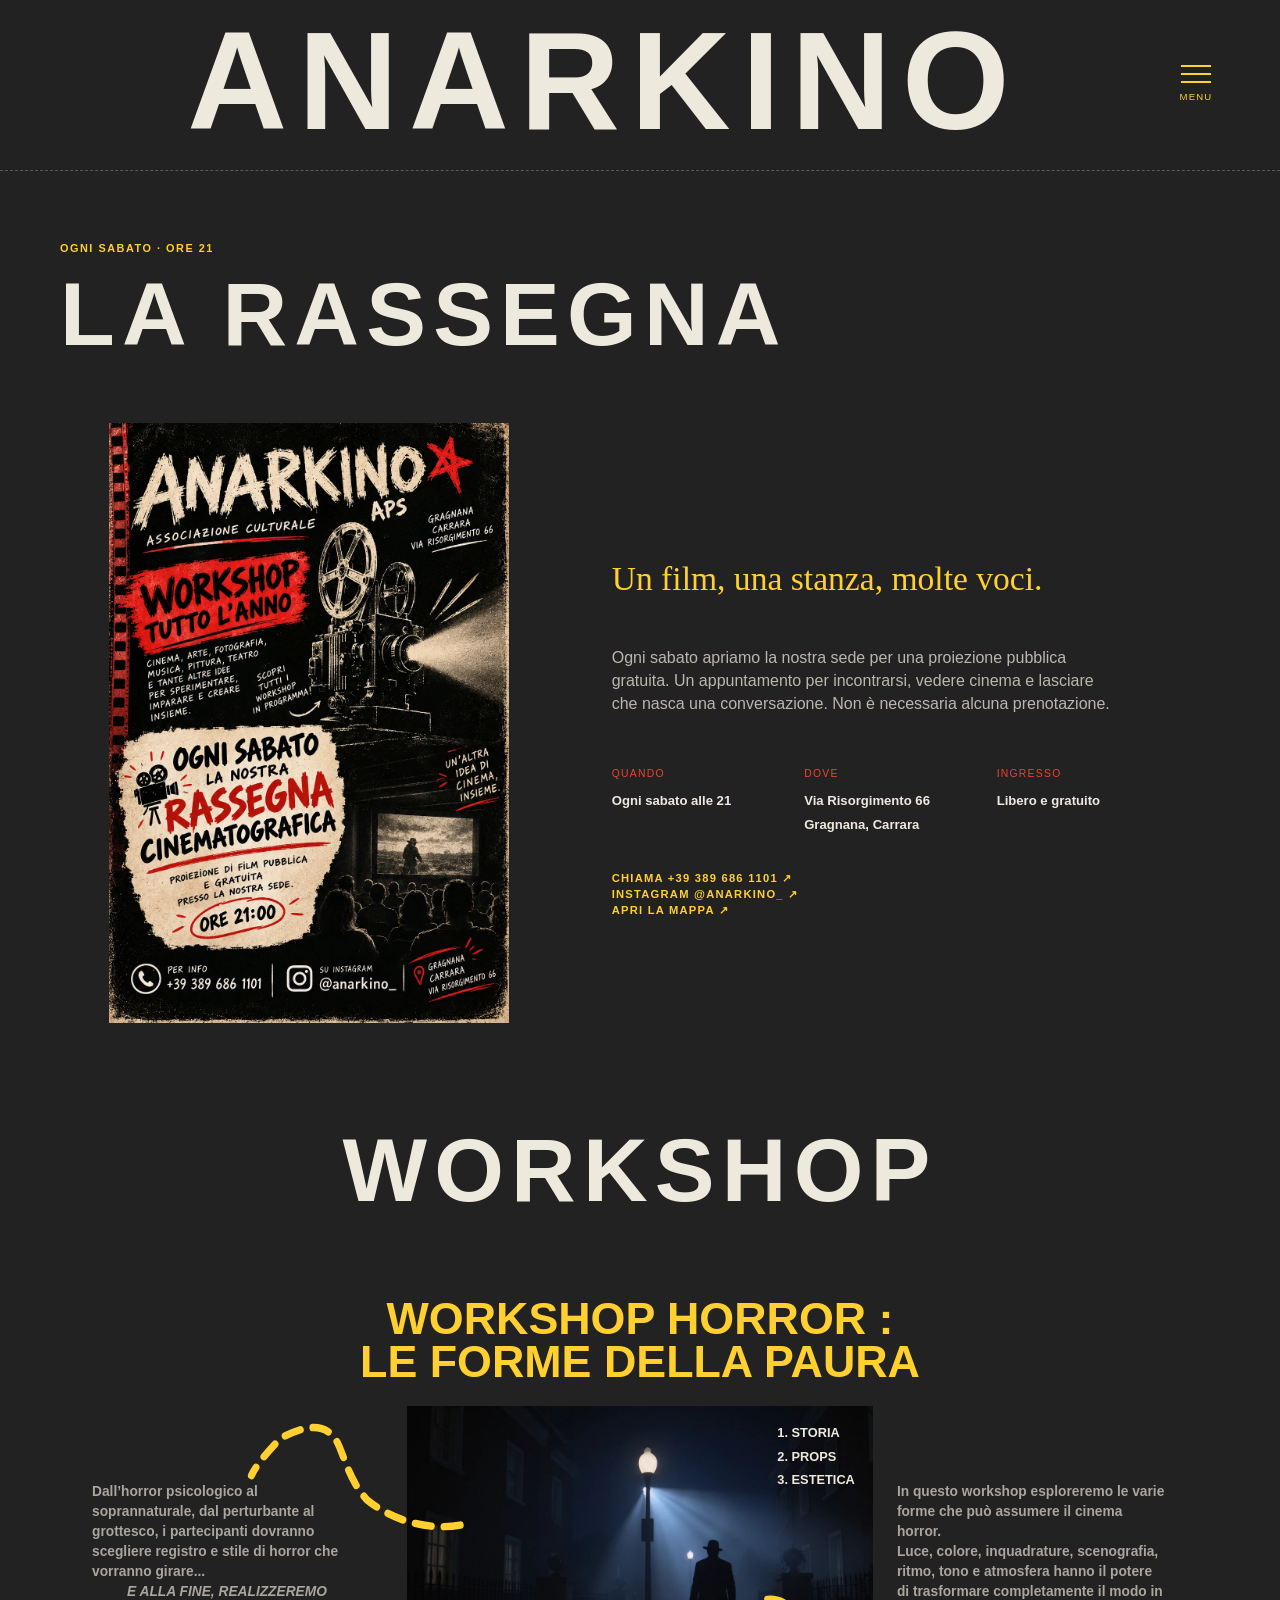
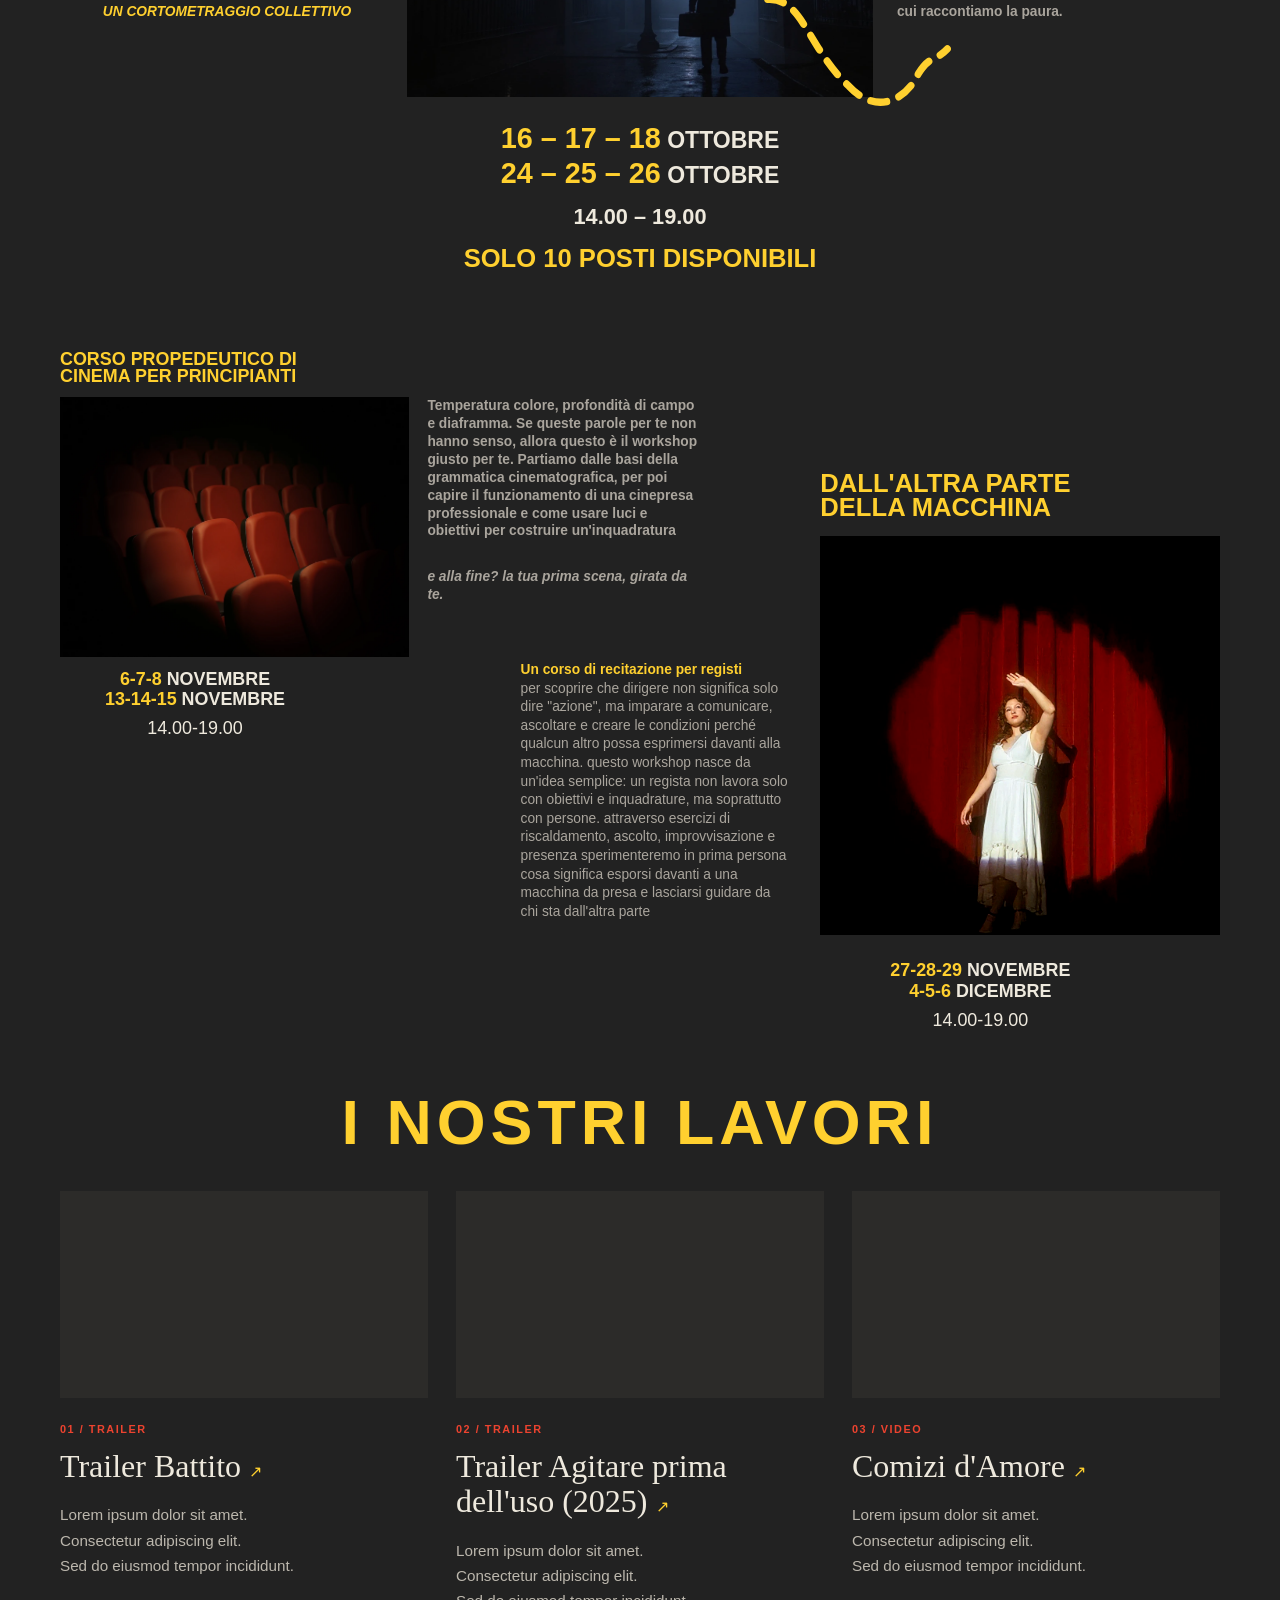
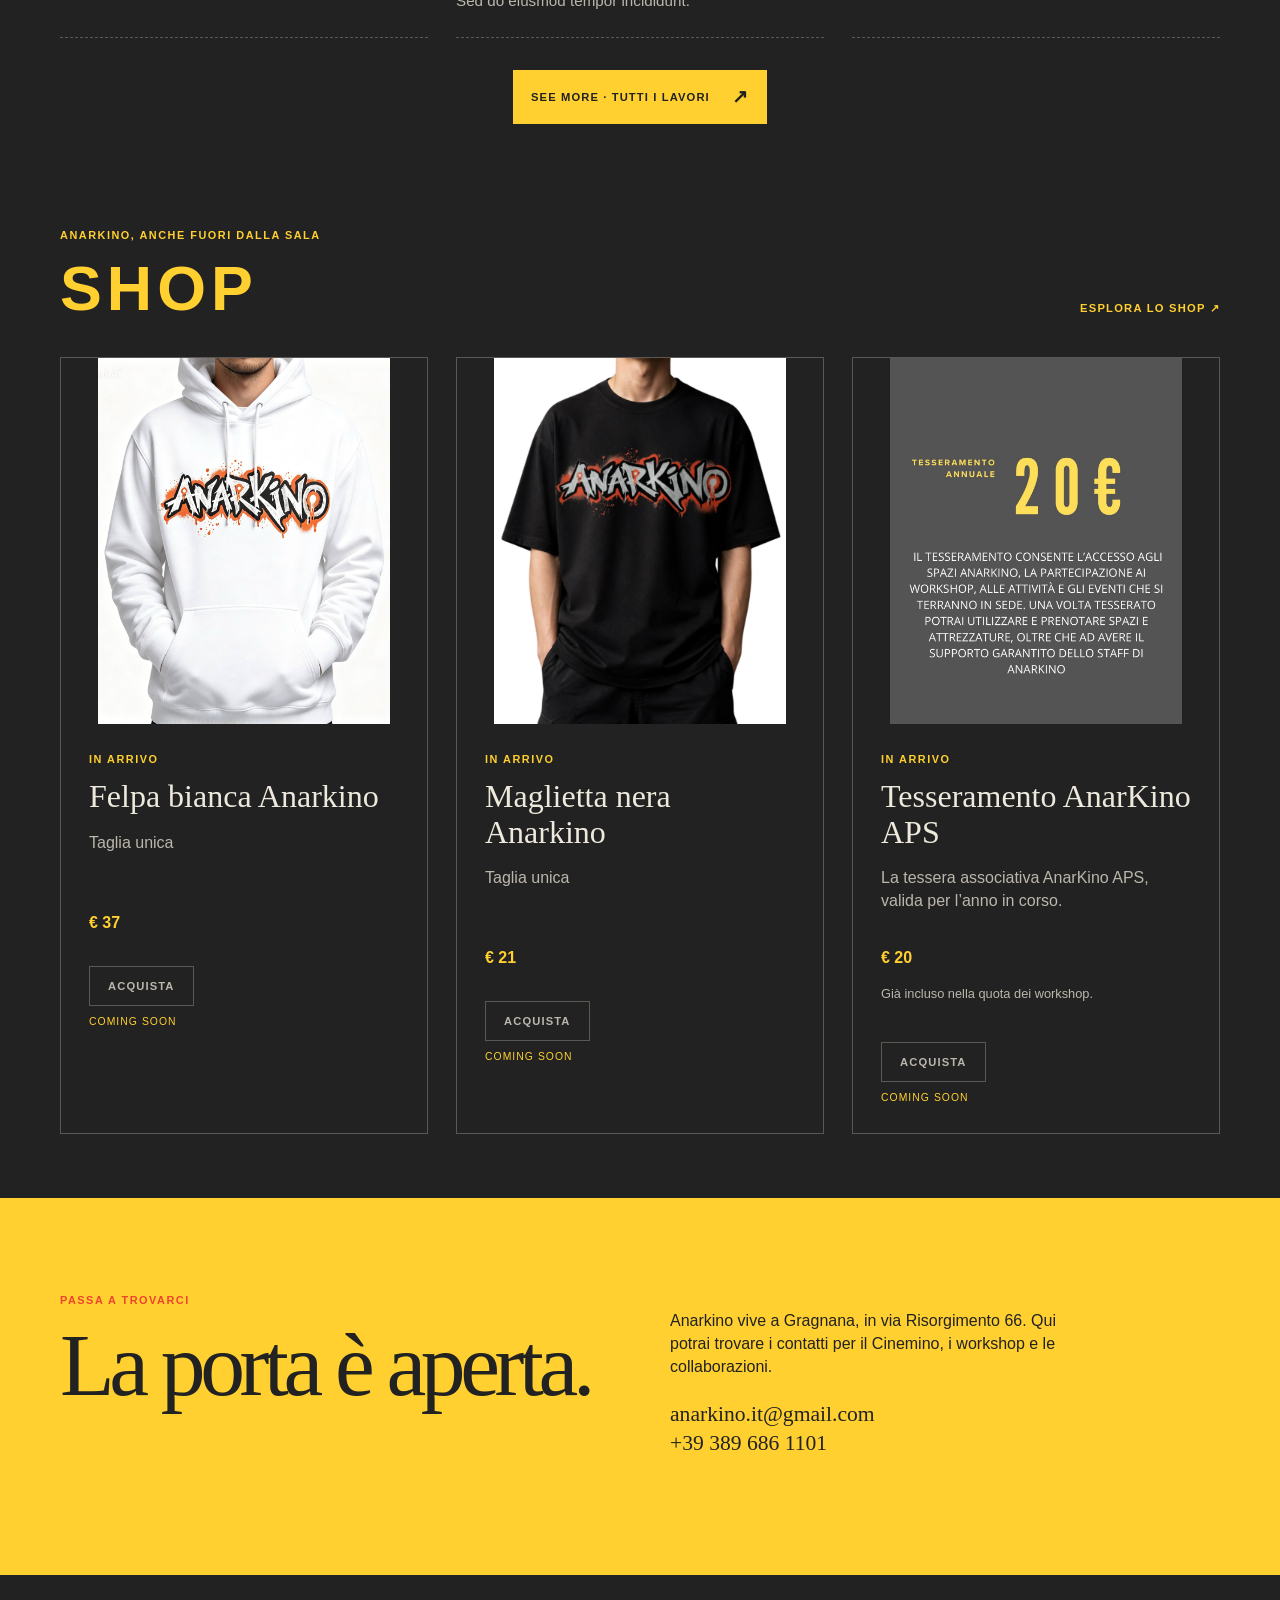
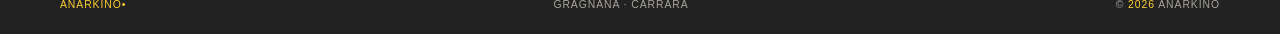
==== commit 9b8e7463: "Aggiungi acquisti coming soon ed easter egg arcade nei footer" ====
--- a/index.html
+++ b/index.html
@@ -5,9 +5,10 @@
   <meta name="viewport" content="width=device-width, initial-scale=1">
   <meta name="description" content="Anarkino: cinema, documentari, workshop e socialità a Gragnana, Carrara.">
   <title>Anarkino — Cinema, cultura e socialità</title>
-  <link rel="stylesheet" href="/styles.css?v=descriptions-1">
+  <link rel="stylesheet" href="/styles.css?v=arcade-1">
   <script defer src="/shop-config.js?v=taglia-unica-1"></script>
-  <script defer src="/script.js?v=menu-mobile-1"></script>
+  <script defer src="/script.js?v=arcade-1"></script>
+  <script defer src="/arcade.js?v=1"></script>
 </head>
 <body>
   <header class="site-header">
--- a/styles.css
+++ b/styles.css
@@ -89,3 +89,14 @@
 .film-preview-image img{display:block;width:100%;height:auto}
 
 .film-description{margin:18px 0 0;color:#bcb7ad;font-size:.95rem;line-height:1.65;overflow-wrap:anywhere}
+
+.workshop-shop-link{margin-top:16px}
+
+.product-pending{display:flex;flex-direction:column;align-items:flex-start;gap:8px;margin-top:16px}
+.coming-soon{font-size:.65rem;letter-spacing:.1em;text-transform:uppercase;color:var(--yellow)}
+.site-footer .year-credit{color:inherit;text-decoration:none}
+.arcade-layer{position:fixed;inset:0;pointer-events:none;z-index:1000}
+.arcade-hud{position:absolute;top:12px;left:12px;right:12px;width:fit-content;max-width:calc(100% - 24px);padding:10px 14px;background:var(--black);border:1px dashed var(--yellow);color:var(--cream);font:700 .7rem/1.5 var(--sans);letter-spacing:.05em}
+.arcade-ship{position:absolute;bottom:40px;width:40px;height:28px;background:var(--yellow);clip-path:polygon(0 100%,20% 60%,40% 60%,50% 0,60% 60%,80% 60%,100% 100%)}
+.arcade-laser{position:absolute;bottom:68px;top:0;width:3px;background:var(--red)}
+.arcade-hit{visibility:hidden!important}
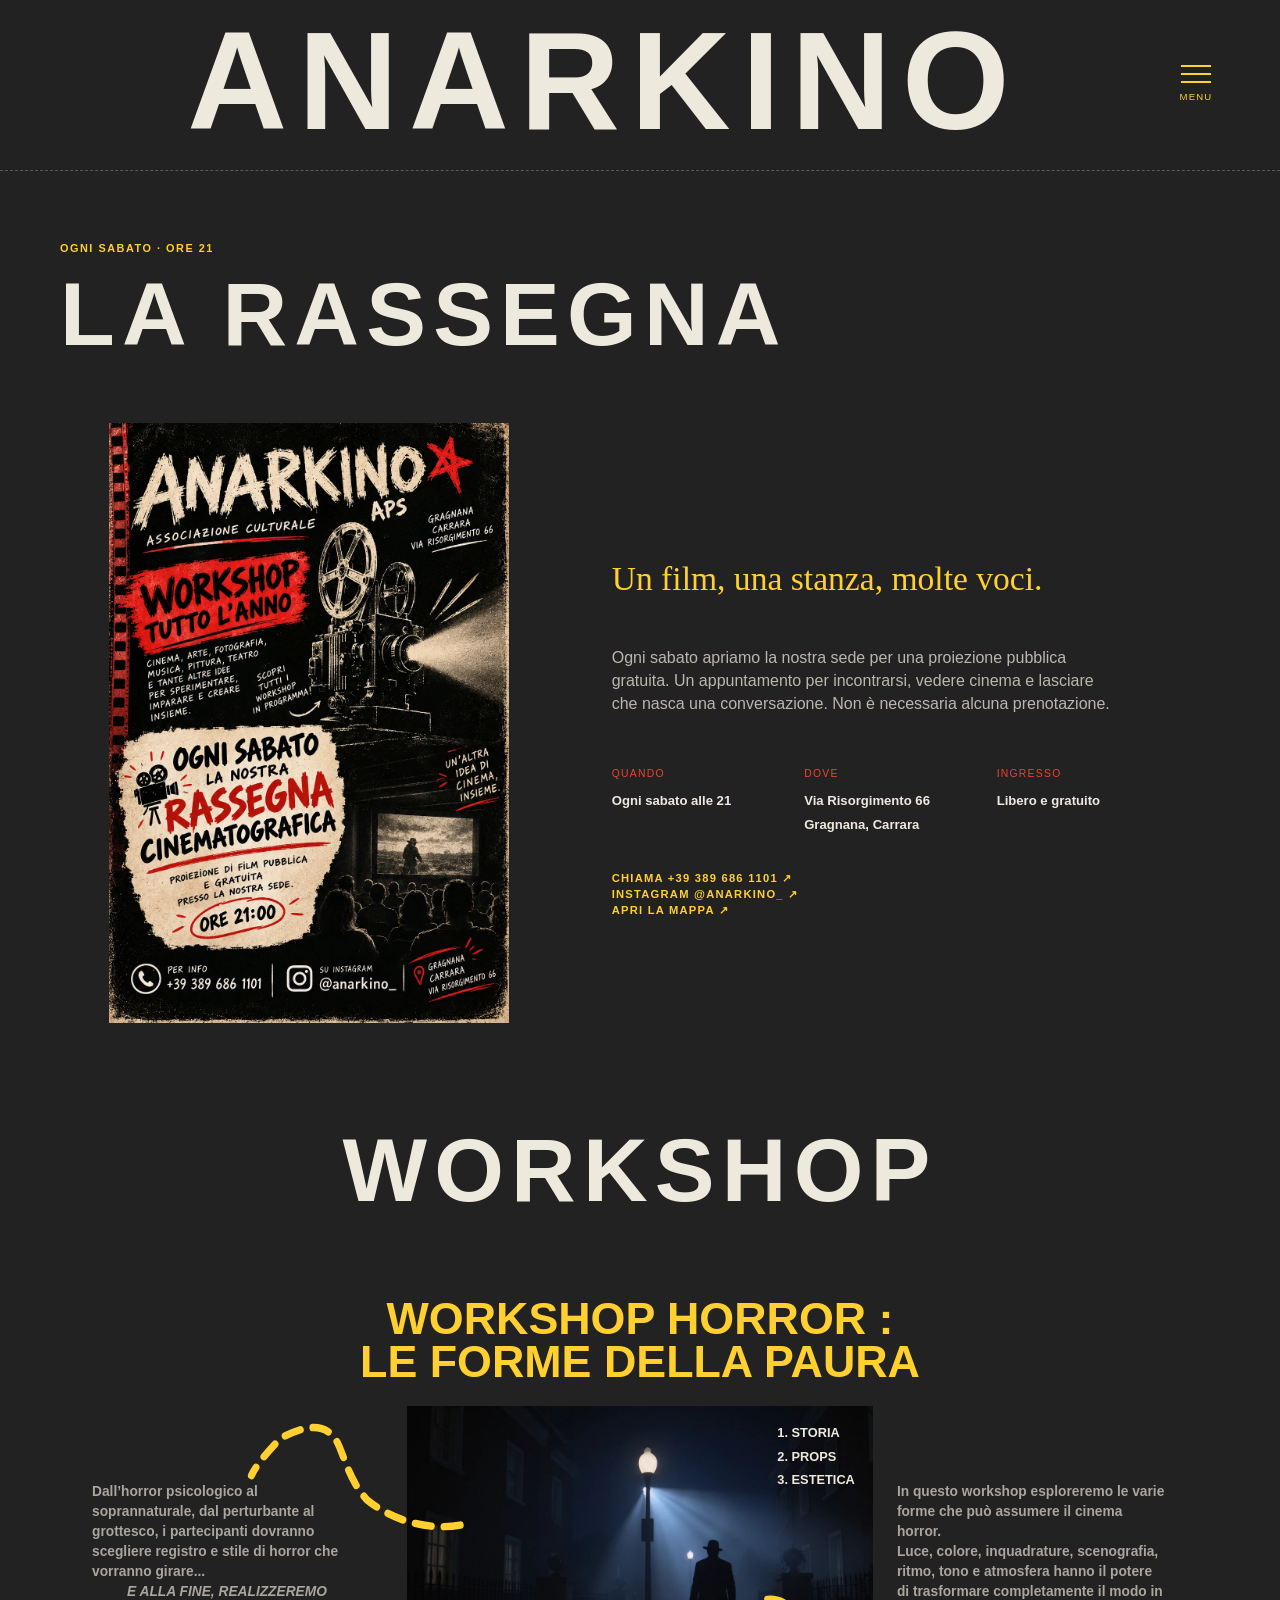
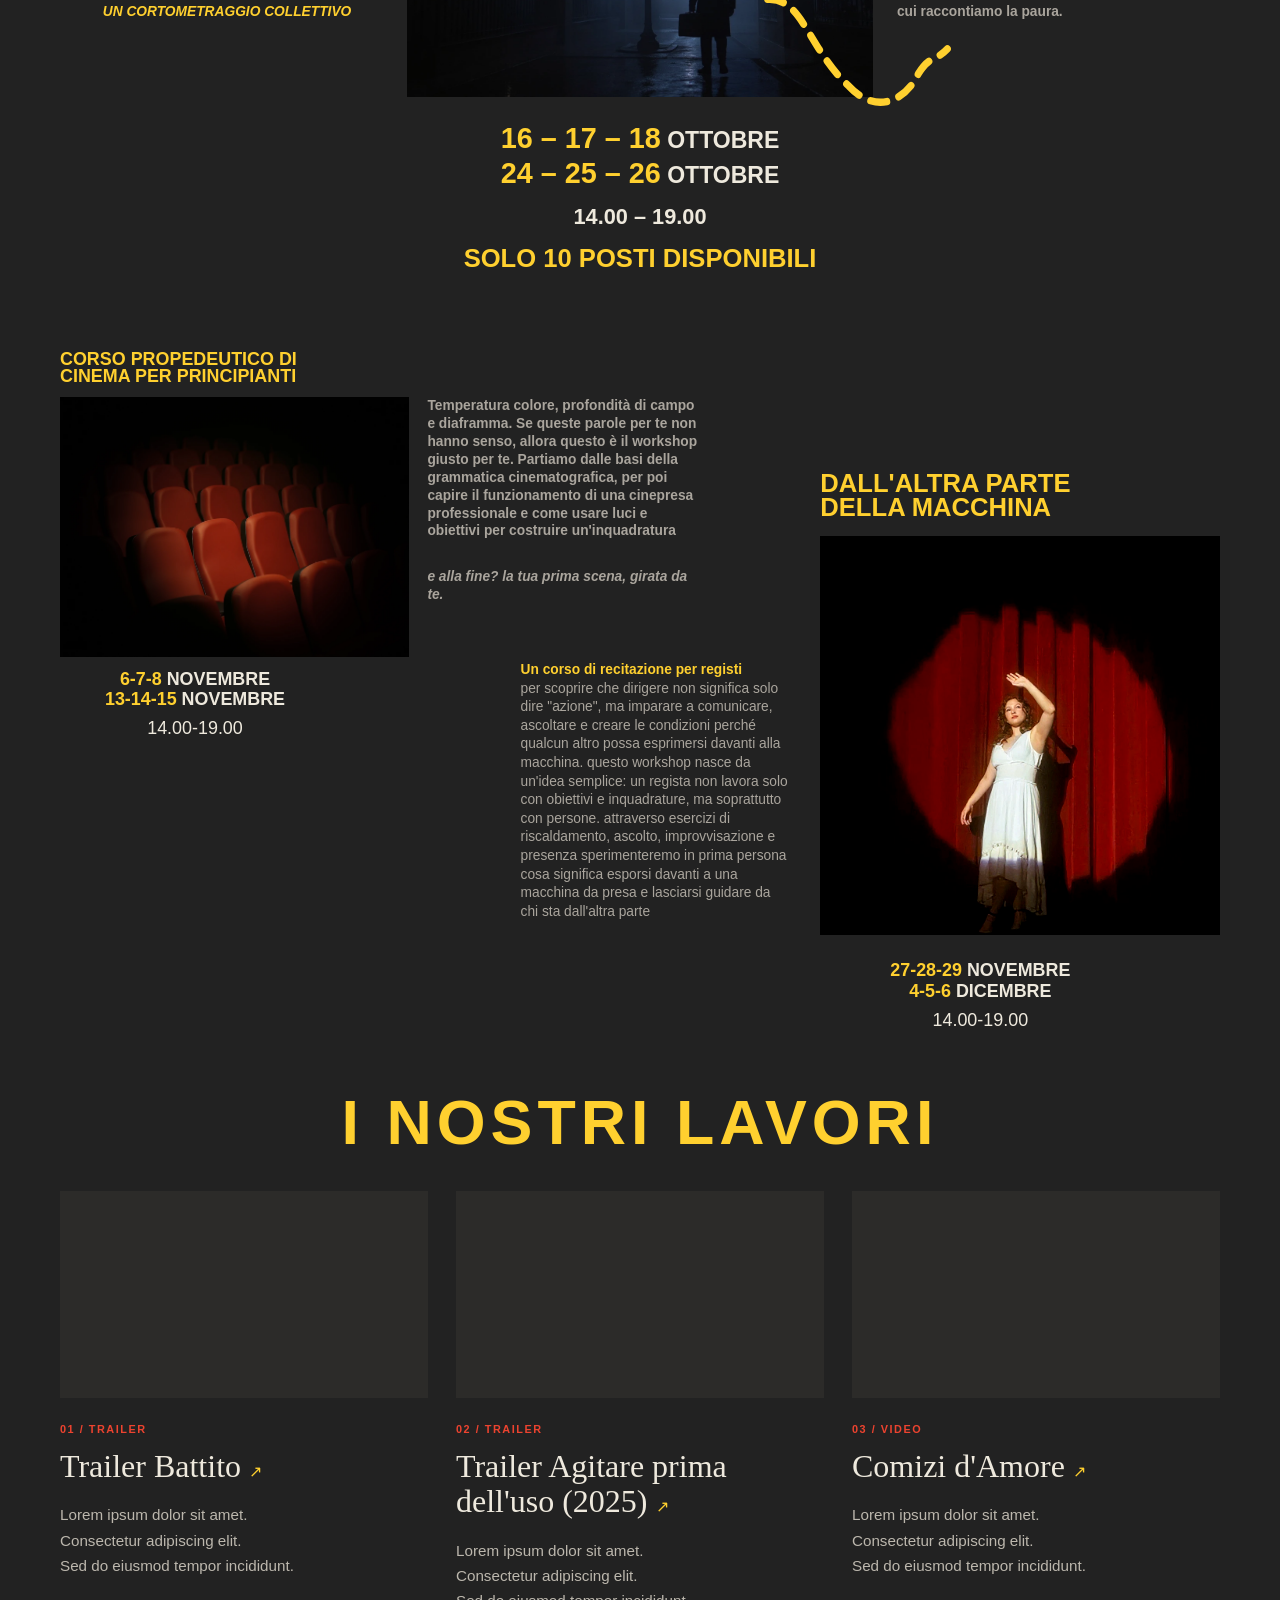
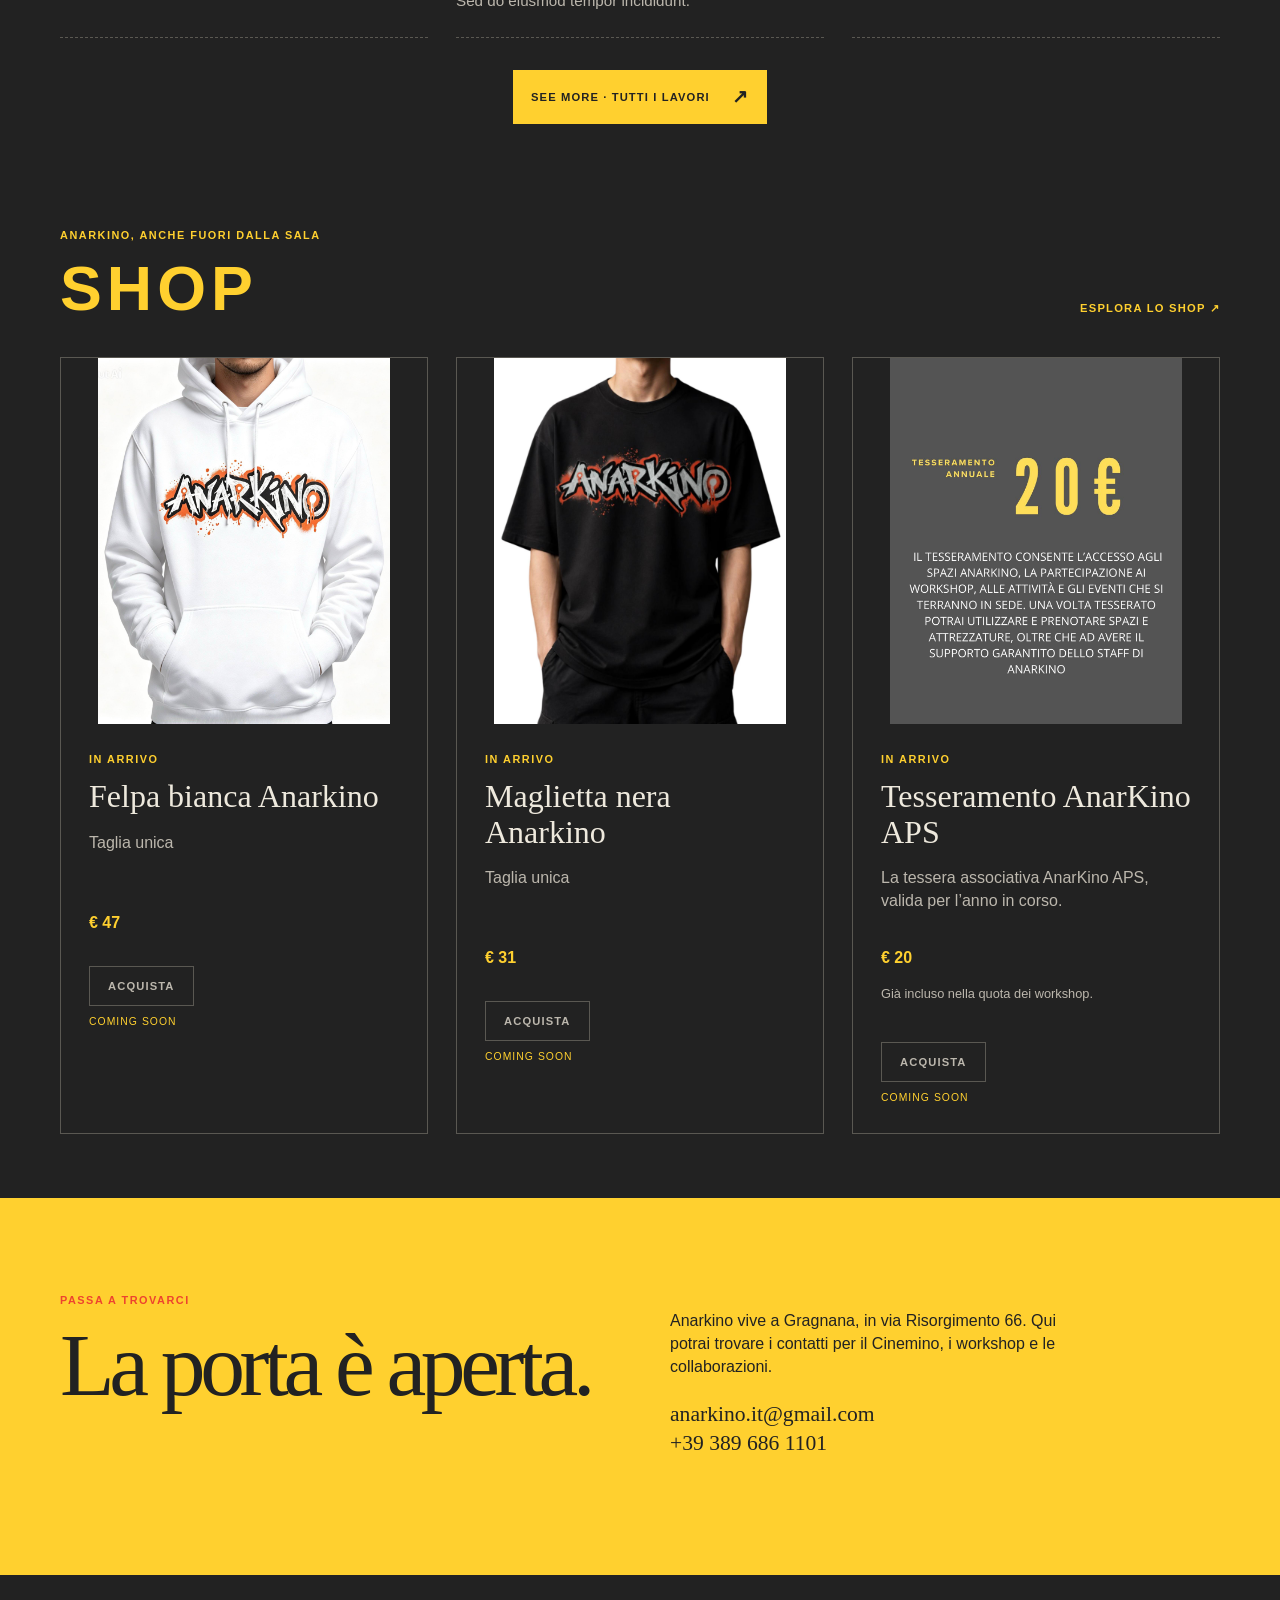
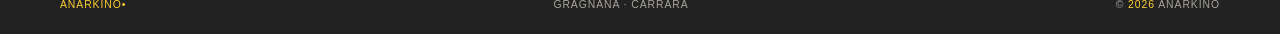
==== commit b4b31565: "Aggiorna prezzi felpe a 47 euro e t-shirt a 31 euro" ====
--- a/index.html
+++ b/index.html
@@ -5,10 +5,10 @@
   <meta name="viewport" content="width=device-width, initial-scale=1">
   <meta name="description" content="Anarkino: cinema, documentari, workshop e socialità a Gragnana, Carrara.">
   <title>Anarkino — Cinema, cultura e socialità</title>
-  <link rel="stylesheet" href="/styles.css?v=arcade-1">
-  <script defer src="/shop-config.js?v=taglia-unica-1"></script>
-  <script defer src="/script.js?v=arcade-1"></script>
-  <script defer src="/arcade.js?v=1"></script>
+  <link rel="stylesheet" href="/styles.css?v=scroll-4">
+  <script defer src="/shop-config.js?v=prices-47-31"></script>
+  <script defer src="/script.js?v=credits-1"></script>
+  <script defer src="/arcade.js?v=scroll-4"></script>
 </head>
 <body>
   <header class="site-header">
@@ -155,7 +155,7 @@
     <section id="shop" class="shop-section section-shell">
       <div class="shop-heading"><div><p class="eyebrow">Anarkino, anche fuori dalla sala</p><h2>SHOP</h2></div><a class="text-link" href="/shop.html">Esplora lo shop ↗</a></div>
       <div class="product-grid" data-catalog="preview"></div>
-      <noscript><p>Felpa bianca: €37. T-shirt nera: €21. Tesseramento AnarKino APS: €20. Acquisti online prossimamente.</p><a class="text-link" href="/shop.html">Scopri tutti i prodotti ↗</a></noscript>
+      <noscript><p>Felpa bianca: €47. T-shirt nera: €31. Tesseramento AnarKino APS: €20. Acquisti online prossimamente.</p><a class="text-link" href="/shop.html">Scopri tutti i prodotti ↗</a></noscript>
     </section>
 
     <section id="contatti" class="contact section-shell">
--- a/styles.css
+++ b/styles.css
@@ -97,6 +97,36 @@
 .site-footer .year-credit{color:inherit;text-decoration:none}
 .arcade-layer{position:fixed;inset:0;pointer-events:none;z-index:1000}
 .arcade-hud{position:absolute;top:12px;left:12px;right:12px;width:fit-content;max-width:calc(100% - 24px);padding:10px 14px;background:var(--black);border:1px dashed var(--yellow);color:var(--cream);font:700 .7rem/1.5 var(--sans);letter-spacing:.05em}
-.arcade-ship{position:absolute;bottom:40px;width:40px;height:28px;background:var(--yellow);clip-path:polygon(0 100%,20% 60%,40% 60%,50% 0,60% 60%,80% 60%,100% 100%)}
+.arcade-ship{position:absolute;bottom:40px;width:40px;height:28px;filter:drop-shadow(0 3px 3px rgba(0,0,0,.85))}
+.arcade-ship::before{content:"";position:absolute;inset:0;background:var(--yellow);clip-path:polygon(0 100%,20% 60%,40% 60%,50% 0,60% 60%,80% 60%,100% 100%)}
 .arcade-laser{position:absolute;bottom:68px;top:0;width:3px;background:var(--red)}
 .arcade-hit{visibility:hidden!important}
+
+#year{-webkit-touch-callout:none;user-select:none}
+.arcade-touch .arcade-ship{bottom:calc(150px + env(safe-area-inset-bottom,0px))}
+.arcade-controls{position:absolute;left:18px;right:18px;bottom:calc(18px + env(safe-area-inset-bottom,0px));display:flex;align-items:center;gap:18px;pointer-events:none}
+.arcade-joystick{width:100px;height:100px;border:2px solid var(--yellow);border-radius:50%;background:var(--black);display:grid;place-items:center;pointer-events:auto;touch-action:none;user-select:none}
+.arcade-knob{width:42px;height:42px;border-radius:50%;background:var(--yellow)}
+.arcade-fire{pointer-events:auto;touch-action:manipulation;border:2px solid var(--yellow);background:var(--black);color:var(--yellow);min-height:48px;padding:12px 16px;font:900 .7rem var(--sans);text-transform:uppercase;cursor:pointer}
+.arcade-fire{margin-left:auto;border-radius:50%;width:78px;height:78px;background:var(--red);border-color:var(--red);color:var(--cream)}
+
+/* Fumetto arcade: effetti temporanei, tutti ripristinati a fine partita. */
+.arcade-hit,.arcade-hit *{visibility:hidden!important}
+.arcade-pop{position:fixed;transform:translate(-50%,-50%);padding:12px 18px;background:var(--yellow);color:var(--black);font:900 1.5rem var(--sans);clip-path:polygon(0 30%,25% 25%,20% 0,50% 16%,75% 0,78% 28%,100% 35%,85% 60%,100% 85%,65% 80%,50% 100%,35% 80%,0 90%,15% 55%);animation:arcade-pop .65s ease-out forwards}
+.arcade-finale{background:rgba(34,34,34,.88);display:grid;place-items:center}
+.arcade-finale .arcade-ship,.arcade-finale .arcade-laser,.arcade-finale .arcade-joystick,.arcade-finale .arcade-fire{display:none}
+.arcade-kaboom{width:min(90vw,740px);min-height:min(65vw,460px);padding:70px 30px;display:flex;flex-direction:column;align-items:center;justify-content:center;gap:8px;background:var(--yellow);color:var(--black);clip-path:polygon(0 25%,22% 24%,13% 0,40% 15%,54% 0,65% 17%,90% 3%,82% 30%,100% 35%,86% 53%,100% 80%,72% 77%,75% 100%,52% 86%,29% 100%,30% 79%,0 86%,12% 55%);font:900 clamp(1rem,4vw,2.4rem)/1 var(--sans);animation:arcade-boom .5s cubic-bezier(.2,.8,.3,1.2) both}
+.arcade-kaboom strong{color:var(--red);text-transform:uppercase;font-size:clamp(2.5rem,11vw,6rem);text-shadow:3px 3px 0 var(--black);letter-spacing:-.04em}
+.arcade-quake main{animation:arcade-quake .45s ease-out}
+@keyframes arcade-pop{from{opacity:1;scale:.65}to{opacity:0;scale:1.4;translate:0 -30px}}
+@keyframes arcade-boom{from{transform:scale(.2) rotate(-12deg)}to{transform:scale(1) rotate(-4deg)}}
+@keyframes arcade-quake{0%,100%{transform:translateX(0)}20%{transform:translateX(-8px)}40%{transform:translateX(8px)}60%{transform:translateX(-5px)}80%{transform:translateX(5px)}}
+@media(prefers-reduced-motion:reduce){.arcade-pop,.arcade-kaboom,.arcade-quake main{animation:none}}
+
+.arcade-kaboom>span:first-child{font-size:clamp(2rem,8vw,4.5rem);font-weight:900;color:var(--red)}
+.arcade-kaboom strong{font-size:clamp(.75rem,2.4vw,1.25rem);text-transform:none;text-shadow:none;letter-spacing:0;text-align:center;max-width:75%;line-height:1.4;color:var(--black)}
+
+.arcade-controls{left:max(16px,env(safe-area-inset-left,0px));right:max(16px,env(safe-area-inset-right,0px));bottom:max(16px,env(safe-area-inset-bottom,0px));gap:12px}
+.arcade-joystick{width:clamp(72px,22vw,100px);height:clamp(72px,22vw,100px);flex-shrink:0}
+.arcade-fire{width:clamp(64px,19vw,78px);height:clamp(64px,19vw,78px);flex-shrink:0}
+.arcade-touch .arcade-ship{bottom:calc(clamp(72px,22vw,100px) + max(16px,env(safe-area-inset-bottom,0px)) + 18px)}
